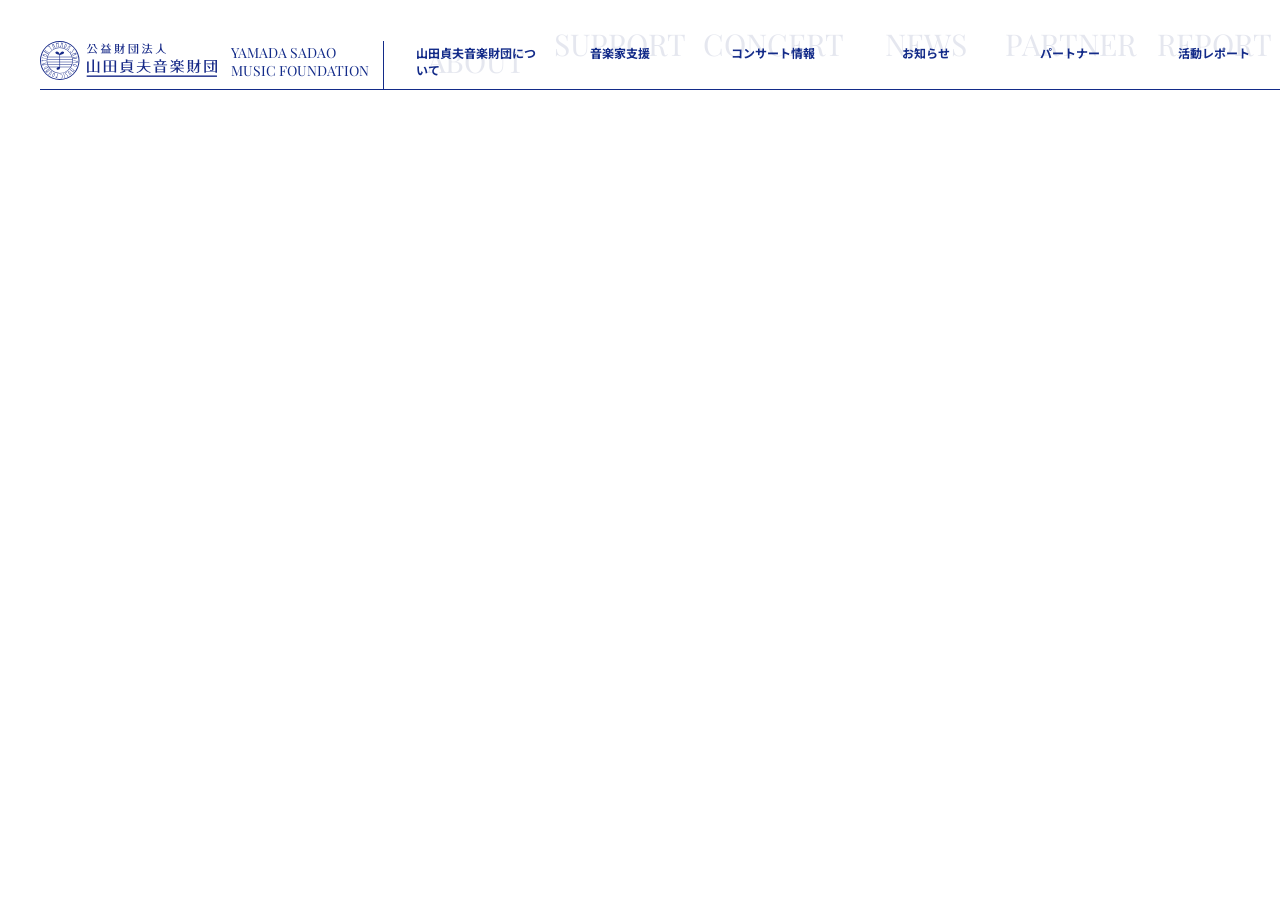
==== index.html @ 23342183 "第14回新進演奏家コンサート情報を追加 コンサートページに詳細カードを追加し、トップページのステータスを発売中に更新、キービジュアルをスライダー化（第14回はダミー画像）。  Co-Authored-" ====
<!doctype html>

<html lang="ja">
<head>
<!-- Google Tag Manager -->
<script>(function(w,d,s,l,i){w[l]=w[l]||[];w[l].push({'gtm.start':
new Date().getTime(),event:'gtm.js'});var f=d.getElementsByTagName(s)[0],
j=d.createElement(s),dl=l!='dataLayer'?'&l='+l:'';j.async=true;j.src=
'https://www.googletagmanager.com/gtm.js?id='+i+dl;f.parentNode.insertBefore(j,f);
})(window,document,'script','dataLayer','GTM-KJJCGCC');</script>
<!-- End Google Tag Manager -->
  <meta charset="utf-8">
  <meta name="viewport" content="width=device-width, initial-scale=1.0, viewport-fit=cover">
  <meta http-equiv="X-UA-Compatible" content="IE=edge">
  <meta name="format-detection" content="telephone=no">

  <!-- OGP設定 -->
<meta property="og:title" content="公益財団法人山田貞夫音楽財団">
<meta property="og:type" content="website">
<meta property="og:description" content="愛知県におけるクラシック音楽の振興並びに、演奏家をめざす将来有望な若い人たちを支援いたします。オーディション、コンクール、コンサートを開催し音楽文化水準の向上に寄与することを目的として活動しております。">
<meta property="og:url" content="https://www.daido-net.co.jp/foundation/">
<meta property="og:image" content="https://www.daido-net.co.jp/foundation/assets/images/icon/ogp.png">
<meta property="og:locale" content="ja_JP">
<meta property="og:site_name" content="公益財団法人山田貞夫音楽財団">
<!--<meta property="fb:app_id" content="facebookのappID">-->
<meta name="twitter:card" content="summary_large_image">
<meta name="twitter:site" content="＠tact_YSMF">
<!-- end/OGP設定 -->

  <link rel="shortcut icon" href="assets/images/icon/favicon.ico">
  <meta name="mobile-web-app-capable" content="yes">
  <link rel="icon" sizes="192x192" href="assets/images/icon/android-chrome-192x192.png">
  <meta name="apple-mobile-web-app-capable" content="yes">
  <link rel="apple-touch-icon" href="assets/images/icon/apple-touch-icon-144x144.png">
  <meta name="msapplication-TileImage" content="assets/images/icon/apple-touch-icon-144x144.png">
  <meta name="msapplication-TileColor" content="#132b89">
  <meta name="theme-color" content="#132b89">

  <script async src="assets/js/vender/picturefill.min.js"></script>

<link rel="preconnect" href="https://fonts.gstatic.com">
<link href="https://fonts.googleapis.com/css2?family=Noto+Sans+JP:wght@300;400;700&display=swap" rel="stylesheet">
<link href="https://fonts.googleapis.com/css2?family=Playfair+Display&display=swap" rel="stylesheet">
<link href="https://fonts.googleapis.com/css2?family=Mrs+Saint+Delafield&display=swap" rel="stylesheet">



<link rel="stylesheet" href="assets/css/icons.css">
<link rel="stylesheet" href="assets/css/main.css">

  <title>公益財団法人山田貞夫音楽財団</title>
  <meta name="description" content="愛知県におけるクラシック音楽の振興並びに、演奏家をめざす将来有望な若い人たちを支援いたします。オーディション、コンクール、コンサートを開催し音楽文化水準の向上に寄与することを目的として活動しております。">
  <meta name="og:title" content="公益財団法人山田貞夫音楽財団">
  <meta name="og:description" content="">
</head>
<body class="page-home">
<!-- Google Tag Manager (noscript) -->
<noscript><iframe src="https://www.googletagmanager.com/ns.html?id=GTM-KJJCGCC"
height="0" width="0" style="display:none;visibility:hidden"></iframe></noscript>
<!-- End Google Tag Manager (noscript) -->
    <!-- inline SVG -->
  <svg class="u-image-svg-asset">
  </svg>
  <!-- /inline SVG -->

  <div id="js-audio-wrapper" class="p-opening">
  <audio id="js-audio" src="assets/audio/kaien.mp3" muted>
    あなたのブラウザは <code>audio</code>要素をサポートしていません。
  </audio>
  <div class="p-opening__curtain" aria-hidden="true">
    <div class="p-opening__curtain__left">
      <img src="assets/images/opening-curtain-left.jpg" alt="">
    </div>
    <div class="p-opening__curtain__right">
      <img src="assets/images/opening-curtain-right.jpg" alt="">
    </div>
  </div>
  <div class="p-opening__body">
    <img class="p-opening__text" width="285" height="308" src="assets/images/opening-text.png" alt="数百年以上にわたり愛されるにはワケがある　そう、クラシック音楽はめちゃくちゃ魅力的なのだ。">
    <button type="button" id="js-audio-toggle" class="p-opening__toggle">
      <img src="assets/images/common/icon-sound-off.svg" alt="" aria-hidden="true">
      <span class="p-opening__toggle__label">SOUND OFF</span>
    </button>
  </div>
</div>

  <div class="l-wrapper is-opening">
  <header class="l-header">
    <div class="l-inner l-inner--max">
      <p class="p-branding">
        <a href="./index.html">
          <img class="p-branding__logo" src="assets/images/common/logo.svg" alt="公益財団法人　山田貞夫音楽財団　ロゴ画像" width="177" height="40">
          <span class="p-branding__text">YAMADA SADAO<br>MUSIC FOUNDATION</span>
        </a>
      </p>
      <button id="js-menu-toggle" class="l-header__menu-toggle">
        <div class="c-burger" aria-hidden="true" aria-label="メニュー"><span></span></div>
      </button>
      <nav id="js-menu" class="p-navi">
        <ul class="p-navi__list">
          <li class="p-navi__list__item">

            <a class="p-navi__list__link js-navi-accordion-toggle" href="about.html">
              <span class="en">ABOUT</span>
              <span class="jp">山田貞夫音楽財団について</span>
            </a>
            <ul class="p-navi__child">
              <li>
                <a class="p-navi__child__link" href="about.html">山田貞夫音楽財団について　トップ</a>
              </li>
              <li>
                <a class="p-navi__child__link" href="about.html#greeting">ご挨拶</a>
              </li>
              <li>
                <a class="p-navi__child__link" href="about.html#business">事業内容</a>
              </li>
              <li>
                <a class="p-navi__child__link" href="about.html#overview">概要</a>
              </li>
              <li>
                <a class="p-navi__child__link" href="about.html#map">地図</a>
              </li>
            </ul>
          </li>
          <li class="p-navi__list__item">
            <a class="p-navi__list__link js-navi-accordion-toggle" href="support.html">
              <span class="en">SUPPORT</span>
              <span class="jp">音楽家支援</span>
            </a>
            <ul class="p-navi__child">
              <li>
                <a class="p-navi__child__link" href="support.html">音楽家支援　トップ</a>
              </li>
                <li>
                <a class="p-navi__child__link" href="support.html#competition">新進演奏家コンクール</a>
              </li>
              <li>
                <a class="p-navi__child__link" href="support.html#audition">指揮者オーディション</a>
              </li>
              <li>
                <a class="p-navi__child__link" href="support.html#scholarship">奨学金の給付</a>
              </li>
              <li>
                <a class="p-navi__child__link" href="support.html#competitionee">受賞者・奨学生</a>
              </li>
            </ul>
          </li>
          <li class="p-navi__list__item">
            <a class="p-navi__list__link js-navi-accordion-toggle concert" href="concert.html">
              <span class="en">CONCERT</span>
              <span class="jp">コンサート情報</span>
            </a>
            <ul class="p-navi__child">
              <li>
                <a class="p-navi__child__link" href="concert.html">コンサート情報　トップ</a>
              </li>
              <li>
                <a class="p-navi__child__link" href="concert.html#schedule">開催予定のコンサート</a>
              </li>
              <li>
                <a class="p-navi__child__link" href="concert.html#archives">これまでのコンサート</a>
              </li>
            </ul>
          </li>
          <li class="p-navi__list__item">
            <a class="p-navi__list__link" href="news.html">
              <span class="en">NEWS</span>
              <span class="jp">お知らせ</span>
            </a>
          </li>
          <li class="p-navi__list__item">
            <a class="p-navi__list__link" href="#partner">
              <span class="en">PARTNER</span>
              <span class="jp">パートナー</span>
            </a>
          </li>
          <li class="p-navi__list__item">
            <a class="p-navi__list__link" href="report.html">
              <span class="en">REPORT</span>
              <span class="jp">活動レポート</span>
            </a>
          </li>
          </ul>
      </nav><!-- /.p-navi -->
    </div>
  </header>
    <!-- /.l-header -->
    <main class="l-contents">
      <div class="l-keyvisual slider">
        <a href="./concert.html">
          <picture class="l-keyvisual__image slide_img">
            <source srcset="assets/images/kv_solo_260902_pc.webp" media="(min-width:750px)">
            <img src="assets/images/kv_solo_260902_sp.webp" alt="" width="355" height="244">
          </picture>
          <picture class="l-keyvisual__image slide_img">
            <source srcset="assets/images/kv_compe_14-260929_pc.jpg" media="(min-width:750px)">
            <img src="assets/images/kv_compe_14-260929_sp.jpg" alt="" width="355" height="244">
          </picture>
        </a>
      </div>
      <!-- <div class="l-keyvisual">　スライドなし。単一表示。
        <a href="./concert.html">
          <picture class="l-keyvisual__image slide_img">
            <source srcset="assets/images/kv_solo_260902_pc.webp" media="(min-width:750px)">
            <img src="assets/images/kv_solo_260902_sp.webp" alt="" width="355" height="244">
          </picture>
        </a>
      </div> -->

      <!-- <div class="l-keyvisual"> default案内。
        <picture class="l-keyvisual__image">
          <source srcset="assets/images/kv-home_pc.jpg" media="(min-width:750px)">
          <img src="assets/images/kv-home_sp.jpg" alt="" width="355" height="244">
        </picture>
        <picture class="l-keyvisual__copy" data-trigger>
          <source srcset="assets/images/kv-home-copy_pc.png" media="(min-width:750px)">
          <img data-trigger src="assets/images/kv-home-copy_sp.png" alt="数百年以上愛されてきた音楽が数百年後も愛され続けるために私たちは支援します。" width="258"
            height="202">
        </picture>
        <p class="l-keyvisual__notice">
          山田貞夫音楽財団はクラシック音楽の<br class="u-only-sp">振興を図るための支援を行っております。</p>
      </div> -->

<!--         <section class="l-home l-home-concept">
     <div class="l-home-concept__inner">
              <div style="color:red;border: 1px solid red;padding: 1.3rem;"><h2 style="font-size: 1.8rem;margin-bottom: 1rem; text-align: center;">【9月19日の公演について】</h2>
              <p>2022/9/19(月・祝)、台風の影響により公演の延期を発表させていただきました「山田貞夫音楽財団10周年記念コンサート」に関しまして、
振替公演日程と払い戻しのご案内させていただきます。</p>
                     <a class="c-link-button c-link-button--blue c-link-button--medium" href="./concert/concert_221028.html">10周年記念コンサート振替公演日程・払い戻しのお知らせ</a>
</div>
        </div>
      </section>    -->

      <section class="l-home l-home-concept">
        <div class="l-home-concept__inner">
          <div class="l-home-concept__contents">
            <h2 class="c-heading-set--home" data-trigger>
              <span class="jp">コンセプト</span>
              <span class="en-serif">CONCEPT</span>
              <span class="en-script">About</span>
            </h2>
            <picture class="l-home-concept__image">
              <source srcset="assets/images/home-concept_pc.webp" media="(min-width:750px)">
              <img src="assets/images/home-concept_sp.webp" alt="" width="375" height="400">
            </picture>
            <p data-trigger>公益財団法人山田貞夫音楽財団は、愛知県におけるクラシック音楽の振興並びに担い手である音楽家の支援を行い、音楽文化水準の向上に寄与することを目的として平成24年11月に設立しました。</p>
            <p data-trigger>特にクラシック音楽の演奏家をめざす将来有望な若い人たちを応援したいと考えております。皆様のご理解ご協力を賜りますようお願い申し上げます。</p>
            <a class="c-link-button c-link-button--blue c-link-button--medium" href="./about.html">山田貞夫音楽財団について</a>
            <a class="c-link-button c-link-button--movie" href="./about.html#overview-move"><span>コンセプトムービー</span>「設立への思い」</a>
          </div>
        </div>
        <picture class="l-home-concept__image-wide">
          <source srcset="assets/images/home-concept-wide_pc.webp" media="(min-width:750px)">
          <img src="assets/images/home-concept-wide_sp.webp" alt="" width="375" height="240">
        </picture>
      </section>

      <section class="l-home l-home-support">
        <div class="l-home-support__inner">
          <h2 class="c-heading-set--home c-heading-set--home-center" data-trigger>
            <span class="jp">音楽家支援</span>
            <span class="en-serif">PERFORMER<br>SUPOPORT</span>
            <span class="en-script">About</span>
          </h2>
          <p data-trigger>
            公益財団法人山田貞夫音楽財団は、<br>
            愛知県におけるクラシック音楽の振興並びに担い手である音楽家の支援を行い、<br>
            音楽文化水準の向上に寄与することを目的として平成24年11月に設立しました。
          </p>
          <p data-trigger>
            特にクラシック音楽の演奏家をめざす将来有望な若い人たちを応援したいと考えております。<br>
            皆様のご理解ご協力を賜りますようお願い申し上げます。</p>
          <div class="c-link-container">
            <a class="c-link-button c-link-button--blue c-link-button--small" href="./support.html#audition">指揮者オーディション</a>
            <a class="c-link-button c-link-button--blue c-link-button--small" href="./support.html#competition">山田貞夫音楽賞</a>
            <a class="c-link-button c-link-button--blue c-link-button--small" href="./support.html#scholarship">奨学金の給付</a>
          </div>
          <!-- <p data-trigger class="u-mt20 lead u-text-color-caution">2025年の各種募集については応募を締め切りました。</p> -->
        </div>
        <picture class="l-home-support__image-wide">
          <source srcset="assets/images/home-support_pc.jpg" media="(min-width:750px)">
          <img src="assets/images/home-support_sp.jpg" alt="" width="375" height="330">
        </picture>
      </section>

      <section class="l-home l-home-concert">
        <div class="l-home-concert__inner">
          <div class="l-home-concert__contents">
            <h2 class="c-heading-set--home" data-trigger>
              <span class="jp">コンサート情報</span>
              <span class="en-serif">CONCERT<br>INFORMATION</span>
              <span class="en-script">Info</span>
            </h2>
            <ul class="c-list-news">
              <li class="c-list-news__item" data-trigger>
                <time datetime="">2026.09.02(水)開催</time>
                <p><span class="onsale">チケット発売中</span>清水麗楽 ヴァイオリンリサイタル</p>
              </li>
              <li class="c-list-news__item" data-trigger>
                <time datetime="">2026.09.29(火)開催</time>
                <p><span class="onsale">チケット発売中</span>第14回 新進演奏家コンサート</p>
              </li>
              <li class="c-list-news__item" data-trigger>
                <time datetime="">2026.12.04(金)開催</time>
                <p><span class="held">チケット発売前</span>第8回 新進指揮者コンサート</p>
              </li>

<!--            <ul class="c-list-news">
              <li class="c-list-news__item" data-trigger>
                <time datetime="">2021.11.26 開催</time>
                <p><span class="onsale">チケット発売中</span><span class="held">開催済み</span>第3回　新進指揮者コンサート</p>
              </li>
            </ul>-->
            <a class="c-link-button c-link-button--blue c-link-button--medium" href="./concert.html" data-trigger>詳細を見る</a>
          </div>
          <picture class="l-home-concert__image">
            <source srcset="assets/images/home-concert_pc.jpg" media="(min-width:750px)">
            <img src="assets/images/home-concert_sp.jpg" alt="" width="290" height="430">
          </picture>
        </div>
      </section>

      <!--<section class="l-home l-home-column">
        <div class="l-home-column__inner">
          <h2 class="c-heading-set--home c-heading-set--home-center" data-trigger>
            <span class="jp">コラム</span>
            <span class="en-serif">COLUMN</span>
            <span class="en-script">Content</span>
          </h2>
          <p class="u-align-center" data-trigger>山田貞夫音楽財団が<br>クラシック音楽の楽しみ方をご紹介</p>
          <ul class="l-home-column__list">
            <li data-trigger>
              <a href="#" class="l-home-column-contents__image">
                <img src="assets/images/enjoy/enjoy_vol001-thumbnail.jpg" alt="" width="335" height="208">
              </a>
              <p class="l-home-column-contents__text">
                <a href="#" class="u-link-uline">
                  初めてのクラシックコンサート、<br>
                  どんな服装を着ていけばいいの？
                </a>
              </p>
            </li>
            <li data-trigger>
              <a href="#" class="l-home-column-contents__image">
                <img src="assets/images/enjoy/enjoy_vol002-thumbnail.jpg" alt="" width="335" height="208">
              </a>
              <p class="l-home-column-contents__text">
                <a href="#" class="u-link-uline">
                  コンサートのあとは打ち上げへ！<br>
                  ホール周辺グルメマップ しらかわホール編
                </a>
              </p>
            </li>
            <li data-trigger>
              <a href="#" class="l-home-column-contents__image">
                <img src="assets/images/home-column-sample.jpg" alt="" width="335" height="208">
              </a>
              <p class="l-home-column-contents__text">
                <a href="#" class="u-link-uline">
                  初めてのクラシックコンサート、<br>
                  どんな服装を着ていけばいいの？
                </a>
              </p>
            </li>
          </ul>
          <a class="c-link-button c-link-button--blue c-link-button--medium" href="enjoy.html">もっと見る</a>
        </div>
      </section>-->

      <section class="l-home l-home-news">
        <div class="l-home-news__inner">
          <div class="l-home-news__contents">
            <h2 class="c-heading-set--home" data-trigger>
              <span class="jp">お知らせ</span>
              <span class="en-serif">NEWS</span>
              <span class="en-script">Info</span>
            </h2>
            <ul class="c-list-news">
               <li class="c-list-news__item" data-trigger>
                <time datetime="">2026.03.09</time>
                <a href="support.html">
                  <p>2026年の各種募集について募集要項を掲載いたしました！<i class="fas fa-angle-right"></i></p>
                </a>
              </li>
               <li class="c-list-news__item" data-trigger>
                <time datetime="">2025.06.04</time>
                <a href="about.html#report">
                  <p>R5年度、R6年度　事業決算報告を掲載いたしました。<i class="fas fa-angle-right"></i></p>
                </a>
              </li>
              <li class="c-list-news__item" data-trigger>
                <time datetime="">2025.03.11</time>
                <a href="support.html">
                  <p>2025年の各種募集について募集要項を掲載いたしました！<i class="fas fa-angle-right"></i></p>
                </a>
              </li>
              <li class="c-list-news__item" data-trigger>
                <time datetime="">2024.07.03</time>
                <a href="about.html#report"><p>R4年度　事業決算報告を掲載いたしました。<i class="fas fa-angle-right"></i></p></a>
              </li>
              <li class="c-list-news__item" data-trigger>
                <time datetime="">2024.04.05</time>
                <a href="support.html"><p>2024年度の各募集について受付を開始いたしました。<i class="fas fa-angle-right"></i></p></a>
              </li>
              <!-- <li class="c-list-news__item" data-trigger>
                <time datetime="">2021.09.10</time>
                <p>公益財団法人山田貞夫音楽財団のホームページがリニューアルいたしました。</p>
              </li>
              <li class="c-list-news__item" data-trigger>
                <time datetime="">2018.06.13</time>
                <a href="about.html#report"><p>29年度　事業決算報告を掲載いたしました。<i class="fas fa-angle-right"></i></p></a>
              </li>
              <li class="c-list-news__item" data-trigger>
                <time datetime="">2017.12.26</time>
                <a href="about.html#report"><p>28年度　事業決算報告を掲載いたしました。<i class="fas fa-angle-right"></i></p></a>
              </li>
              <li class="c-list-news__item" data-trigger>
                <time datetime="">2016.12.26</time>
                <a href="about.html#report"><p>27年度　事業決算報告を掲載いたしました。<i class="fas fa-angle-right"></i></p></a>
              </li> -->
            </ul>
            <a class="c-link-button c-link-button--blue c-link-button--medium" href="news.html">もっと見る</a>
          </div>
          <picture class="l-home-news__image">
            <source srcset="assets/images/home-news_pc.jpg" media="(min-width:750px)">
            <img src="assets/images/home-news_sp.jpg" alt="" width="295" height="430">
          </picture>
        </div>
      </section>

      <section id="partner" class="l-home l-home-playlist">
        <div class="l-home-playlist__inner">
          <h2 class="c-heading-set--home c-heading-set--home-center" data-trigger>
            <span class="jp">パートナー</span>
            <span class="en-serif">PARTNER</span>
            <span class="en-script">Contents</span>
          </h2>
          <!--<p class="u-align-center" data-trigger>公益社団法人 セントラル愛知交響楽団</p>-->
          <ul class="p-playlist-card">
            <li class="p-playlist-card__item" data-trigger>
              <div class="p-playlist-card__image"><a href="http://www.caso.jp/" target="_blank"><img src="assets/images/home-partner-01.jpg" alt="" width="296" height="296"></a></div>
              <div class="p-playlist-card__contents">
                <p class="p-playlist-card__text">公益社団法人<br>セントラル愛知交響楽団</p>
                <ul class="c-list-inline">
                  <li><a href="http://www.caso.jp/" target="_blank"><i class="fas fa-angle-right"></i></a></li>
                </ul>
              </div>
            </li>
            <li class="p-playlist-card__item" data-trigger>
              <div class="p-playlist-card__image"><a href="https://music.hiroshimafest.org/" target="_blank"><img src="assets/images/home-partner-02.jpg" alt="" width="296" height="296"></a></div>
              <div class="p-playlist-card__contents">
                <p class="p-playlist-card__text">ひろしま国際平和文化祭<br>ひろしまミュージックセッション2022</p>
                <ul class="c-list-inline">
                  <li><a href="https://music.hiroshimafest.org/" target="_blank"><i class="fas fa-angle-right"></i></a></li>
                </ul>
              </div>
            </li>
            <li class="p-playlist-card__item" data-trigger>
              <div class="p-playlist-card__image"><a href="https://shirakawahall.jp/project/" target="_blank"><img src="assets/images/home-partner-03.jpg" alt="" width="296" height="296"></a></div>
              <!-- <div class="p-playlist-card__image"><a href="https://shirakawa-hall.com/" target="_blank"><img src="assets/images/home-partner-03.jpg" alt="" width="296" height="296"></a></div> -->
              <div class="p-playlist-card__contents">
                <p class="p-playlist-card__text">しらかわホール</p>
                <ul class="c-list-inline">
                  <li><a href="https://shirakawahall.jp/project/" target="_blank"><i class="fas fa-angle-right"></i></a></li>
                </ul>
              </div>
            </li>
            <li class="p-playlist-card__item" data-trigger>
              <div class="p-playlist-card__image"><a href="https://www.denkibunka-kaikan.jp/schedule/?place=concert-hall"
                  target="_blank"><img src="assets/images/home-partner-05.jpg" alt="" width="296" height="296"></a></div>
              <div class="p-playlist-card__contents">
                <p class="p-playlist-card__text">電気文化会館 ザ・コンサートホール</p>
                <ul class="c-list-inline">
                  <li><a href="https://www.denkibunka-kaikan.jp/schedule/?place=concert-hall" target="_blank"><i
                        class="fas fa-angle-right"></i></a></li>
                </ul>
              </div>
            </li>
            <li class="p-playlist-card__item" data-trigger>
              <div class="p-playlist-card__image"><a href="https://retailing.jp.yamaha.com/shop/nagoya/floorguide" target="_blank"><img src="assets/images/home-partner-04.jpg" alt="" width="296" height="296"></a></div>
              <div class="p-playlist-card__contents">
                <p class="p-playlist-card__text">ヤマハ名古屋ホール</p>
                <ul class="c-list-inline">
                  <li><a href="https://retailing.jp.yamaha.com/shop/nagoya/floorguide" target="_blank"><i class="fas fa-angle-right"></i></a></li>
                </ul>
              </div>
            </li>
          </ul>
          <!--<a class="c-link-button c-link-button--blue c-link-button--medium" href="#">もっと見る</a>-->
        </div>
      </section>

      <!--<section class="l-home l-home-playlist">
        <div class="l-home-playlist__inner">
          <h2 class="c-heading-set--home c-heading-set--home-center" data-trigger>
            <span class="jp">プレイリスト</span>
            <span class="en-serif">PLAYLIST</span>
            <span class="en-script">Contents</span>
          </h2>
          <p class="u-align-center" data-trigger>もっと身近に、もっと気軽にクラシック音楽を。<br>プレイリストを作成いいたしました。</p>
          <ul class="p-playlist-card">
            <li class="p-playlist-card__item" data-trigger>
              <div class="p-playlist-card__image"><img src="assets/images/home-playlist-01.jpg" alt="" width="296" height="296"></div>
              <div class="p-playlist-card__contents">
                <p class="p-playlist-card__text">「食欲の秋！<br>食べ物にまつわるクラシック」</p>
                <ul class="c-list-inline">
                  <li><a href="#"><i class="fab fa-apple"></i></a></li>
                  <li><a href="#"><i class="fab fa-spotify"></i></a></li>
                  <li><a href="#"><i class="fab fa-amazon"></i></a></li>
                  <li><a href="#"><i class="fab fa-youtube"></i></a></li>
                </ul>
              </div>
            </li>
            <li class="p-playlist-card__item" data-trigger>
              <div class="p-playlist-card__image"><img src="assets/images/home-playlist-02.jpg" alt="" width="296" height="296"></div>
              <div class="p-playlist-card__contents">
                <p class="p-playlist-card__text">SNSで紹介しました！<br>2021年9月編</p>
                <ul class="c-list-inline">
                  <li><a href="#"><i class="fab fa-apple"></i></a></li>
                  <li><a href="#"><i class="fab fa-spotify"></i></a></li>
                  <li><a href="#"><i class="fab fa-amazon"></i></a></li>
                  <li><a href="#"><i class="fab fa-youtube"></i></a></li>
                </ul>
              </div>
            </li>
            <li class="p-playlist-card__item" data-trigger>
              <div class="p-playlist-card__image"><img src="assets/images/home-playlist-03.jpg" alt="" width="296" height="296"></div>
              <div class="p-playlist-card__contents">
                <p class="p-playlist-card__text">あの曲なんだっけ！？<br>「CMでお馴染みの名曲リスト」</p>
                <ul class="c-list-inline">
                  <li><a href="#"><i class="fab fa-apple"></i></a></li>
                  <li><a href="#"><i class="fab fa-spotify"></i></a></li>
                  <li><a href="#"><i class="fab fa-amazon"></i></a></li>
                  <li><a href="#"><i class="fab fa-youtube"></i></a></li>
                </ul>
              </div>
            </li>
            <li class="p-playlist-card__item" data-trigger>
              <div class="p-playlist-card__image"><img src="assets/images/home-playlist-04.jpg" alt="" width="296" height="296"></div>
              <div class="p-playlist-card__contents">
                <p class="p-playlist-card__text">心地のよい眠りを。<br>「睡眠へ誘うクラシック」</p>
                <ul class="c-list-inline">
                  <li><a href="#"><i class="fab fa-apple"></i></a></li>
                  <li><a href="#"><i class="fab fa-spotify"></i></a></li>
                  <li><a href="#"><i class="fab fa-amazon"></i></a></li>
                  <li><a href="#"><i class="fab fa-youtube"></i></a></li>
                </ul>
              </div>
            </li>
          </ul>
          <a class="c-link-button c-link-button--blue c-link-button--medium" href="#">もっと見る</a>
        </div>
      </section>-->

    </main>
    <!-- /.l-contents -->

    <footer class="l-footer">
  <div id="js-totop" class="l-footer__totop">
    <button class="js-pageScroll" data-href="#"><i class="fas fa-angle-up"></i></button>
  </div>
  <div class="l-footer__sns">
    <div class="l-inner">
      <ul class="c-list-inline">
        <li>
          <a href="https://www.instagram.com/tact_ysmf/"><i class="fab fa-instagram"></i></a>
        </li>
        <li>
          <a href="https://twitter.com/tact_YSMF"><img src="assets/images/common/icon-x.svg" width="20" height="20"></a>
        </li>
        <li>
          <a href="https://www.facebook.com/tact.YSMF/"><i class="fab fa-facebook-f"></i></a>
        </li>
        <!--<li>
          <a href="#"><i class="fab fa-tiktok"></i></a>
        </li>-->
      </ul>
    </div>
  </div>
  <div class="l-footer__branding">
    <div class="l-inner">
      <div class="p-branding--footer">
        <img class="p-branding__logo" src="assets/images/common/logo.svg" alt="公益財団法人 山田貞夫音楽財団ロゴ" width="220" height="50" loading="lazy">
        <ul class="p-branding__navi">
          <li><a href="contact.html">お問い合わせ</a></li>
          <li><a href="contact.html#privacy">プライバシーポリシー</a></li>
          <li><a href="/">ダイドー株式会社</a></li>
        </ul>
      </div>
      <small class="c-copyrights">&copy;2021 Yamada Sadao Music Foundation</small>
    </div>
  </div>
</footer>

    <!-- /.l-footer -->

  </div>
  <!-- /.l-wrapper -->
  <!-- scripts -->
  <script defer src="assets/js/vender/jquery-3.4.1.min.js"></script>
  <script defer src="assets/js/vender/ofi.min.js"></script>
  
  <script defer src="assets/js/main.js"></script>
  
  <script defer src="assets/js/top.js"></script>
  
<!-- リッチリザルト -->
<script type="application/ld+json">
{
  "@context": "https://schema.org",
  "@type": "BreadcrumbList",
  "name": "パンくずリスト",
  "itemListElement": [
    {
      "@type": "ListItem",
      "position": 1,
      "name": "HOME",
      "item": "https://www.daido-net.co.jp/foundation/"
    }
  ]
}
</script>
<!-- end リッチリザルト -->
</body>
</html>
---- assets/css/icons.css ----
@font-face {
  font-family: 'icomoon';
  src:
    url('../fonts/icomoon.ttf?gcad8j') format('truetype'),
    url('../fonts/icomoon.woff?gcad8j') format('woff'),
    url('../fonts/icomoon.svg?gcad8j#icomoon') format('svg');
  font-weight: normal;
  font-style: normal;
  font-display: block;
}

[class^="fa-"], [class*=" fa-"] {
  /* use !important to prevent issues with browser extensions that change fonts */
  font-family: 'icomoon' !important;
  speak: never;
  font-style: normal;
  font-weight: normal;
  font-variant: normal;
  text-transform: none;
  line-height: 1;

  /* Better Font Rendering =========== */
  -webkit-font-smoothing: antialiased;
  -moz-osx-font-smoothing: grayscale;
}

.fa-angle-down:before {
  content: "\e900";
}
.fa-angle-left:before {
  content: "\e901";
}
.fa-angle-right:before {
  content: "\e902";
}
.fa-angle-up:before {
  content: "\e903";
}
.fa-arrow-circle-down:before {
  content: "\e904";
}
.fa-arrow-circle-left:before {
  content: "\e905";
}
.fa-arrow-circle-right:before {
  content: "\e906";
}
.fa-arrow-circle-up:before {
  content: "\e907";
}
.fa-chevron-circle-down:before {
  content: "\e908";
}
.fa-chevron-circle-left:before {
  content: "\e909";
}
.fa-chevron-circle-right:before {
  content: "\e90a";
}
.fa-chevron-circle-up:before {
  content: "\e90b";
}
.fa-envelope:before {
  content: "\e90c";
}
.fa-external-link-alt:before {
  content: "\e90d";
}
.fa-file-excel:before {
  content: "\e90e";
}
.fa-file-pdf:before {
  content: "\e90f";
}
.fa-file-powerpoint:before {
  content: "\e910";
}
.fa-file-word:before {
  content: "\e911";
}
.fa-globe-africa:before {
  content: "\e912";
}
.fa-map-marker-alt:before {
  content: "\e913";
}
.fa-phone:before {
  content: "\e914";
}
.fa-amazon:before {
  content: "\e915";
}
.fa-apple:before {
  content: "\e916";
}
.fa-facebook-f:before {
  content: "\e917";
}
.fa-instagram:before {
  content: "\e918";
}
.fa-spotify:before {
  content: "\e919";
}
.fa-twitter:before {
  content: "\e91a";
}
.fa-youtube:before {
  content: "\e91b";
}
---- assets/css/main.css ----
@charset "UTF-8";
/* =========================================================
   Foundation
========================================================= */
/*** @keyframs
*************************************************/
@-webkit-keyframes scaleOut {
  0% {
    transform: scale(1.3);
  }
  100% {
    opacity: 1;
    transform: scale(1);
  }
}
@keyframes scaleOut {
  0% {
    transform: scale(1.3);
  }
  100% {
    opacity: 1;
    transform: scale(1);
  }
}

@-webkit-keyframes fadeIn {
  from {
    opacity: 0;
  }
  to {
    opacity: 1;
  }
}

@keyframes fadeIn {
  from {
    opacity: 0;
  }
  to {
    opacity: 1;
  }
}

@-webkit-keyframes fadeInDown {
  from {
    opacity: 0;
    transform: translateY(-30%);
  }
  to {
    opacity: 1;
    transform: translateY(0);
  }
}

@keyframes fadeInDown {
  from {
    opacity: 0;
    transform: translateY(-30%);
  }
  to {
    opacity: 1;
    transform: translateY(0);
  }
}

@-webkit-keyframes fadeInUp {
  from {
    opacity: 0;
    transform: translateY(30%) translateZ(0);
  }
  to {
    opacity: 1;
    transform: translateY(0) translateZ(0);
  }
}

@keyframes fadeInUp {
  from {
    opacity: 0;
    transform: translateY(30%) translateZ(0);
  }
  to {
    opacity: 1;
    transform: translateY(0) translateZ(0);
  }
}

@-webkit-keyframes fadeInLeft {
  from {
    opacity: 0;
    transform: translateX(-30%);
  }
  to {
    opacity: 1;
    transform: translateX(0);
  }
}

@keyframes fadeInLeft {
  from {
    opacity: 0;
    transform: translateX(-30%);
  }
  to {
    opacity: 1;
    transform: translateX(0);
  }
}

@-webkit-keyframes fadeInRight {
  from {
    opacity: 0;
    transform: translateX(30%);
  }
  to {
    opacity: 1;
    transform: translateX(0);
  }
}

@keyframes fadeInRight {
  from {
    opacity: 0;
    transform: translateX(30%);
  }
  to {
    opacity: 1;
    transform: translateX(0);
  }
}

@-webkit-keyframes slideInLeft {
  from {
    visibility: visible;
    transform: translateX(-30%);
  }
  to {
    transform: translateX(0);
  }
}

@keyframes slideInLeft {
  from {
    visibility: visible;
    transform: translateX(-30%);
  }
  to {
    transform: translateX(0);
  }
}

@-webkit-keyframes slideInRight {
  from {
    visibility: visible;
    transform: translateX(30%);
  }
  to {
    transform: translateX(0);
  }
}

@keyframes slideInRight {
  from {
    visibility: visible;
    transform: translateX(30%);
  }
  to {
    transform: translateX(0);
  }
}

/* initialize
-------------------------------------------------------- */
body,
div,
dl,
dt,
dd,
ul,
ol,
li,
h1,
h2,
h3,
h4,
h5,
h6,
pre,
code,
form,
fieldset,
legend,
input,
textarea,
p,
blockquote,
th,
td,
figure {
  margin: 0;
  padding: 0;
}

table {
  border-spacing: 0;
  border-collapse: collapse;
}

fieldset,
img {
  border: 0;
}

address,
caption,
cite,
code,
dfn,
em,
th,
var {
  font-weight: normal;
  font-style: normal;
}

h1,
h2,
h3,
h4,
h5,
h6 {
  font-size: 100%;
  line-height: 1.4;
}

img {
  vertical-align: bottom;
}

br {
  letter-spacing: 0;
}

a {
  text-decoration: none;
}

main,
section,
header,
footer,
nav,
figure,
address {
  display: block;
}

address {
  font-weight: normal;
  font-style: normal;
}

picture {
  display: block;
}

ul,
ol {
  margin: 0;
  padding: 0;
  list-style: none;
}

mark {
  background-color: transparent;
  color: inherit;
}

sub {
  vertical-align: baseline;
  font-size: x-small;
}

hr {
  box-sizing: content-box;
  margin: 0;
  padding: 0;
  height: 0;
  border: 0;
}

input[type="text"],
input[type="email"],
input[type="tel"],
input[type="password"],
input[type="url"],
textarea {
  box-sizing: border-box;
  padding: 5px;
  border: 1px solid #ccc;
  border-radius: 0;
  background-image: none;
  font-size: inherit !important;
  font-family: inherit;

  -webkit-appearance: none;
}

input[type="button"],
input[type="submit"] {
  border: none;
}

input[type="checkbox"],
input[type="radio"] {
  margin-right: .3em;
  vertical-align: middle;
}

label {
  cursor: pointer;
}

button {
  padding: 0;
  outline: inherit;
  border: none;
  background: transparent;
  cursor: pointer;

  -webkit-appearance: none;

     -moz-appearance: none;

          appearance: none;
}

button img {
  display: block;
}

textarea {
  resize: vertical;
}

select {
  padding: 3px 5px;
  background-color: #fff;
  font-family: sans-serif;

  -webkit-appearance: none;

     -moz-appearance: none;

          appearance: none;
}

body {
  -webkit-text-size-adjust: 100%;
}

img {
  max-width: 100%;
  height: auto;
}

input[type="image"] {
  max-width: 100%;
  background-color: #fff;
}

p {
  max-height: 100%;
}

input[type="submit"],
input[type="button"] {
  -webkit-appearance: button;
  -moz-appearance: button;
       appearance: button;
}

html {
  font-size: 62.5%;
}

body {
  overflow-x: hidden;
  background-color: white;
  color: #333;
  font-family: "Noto Sans JP", Hiragino Sans, "ヒラギノ角ゴシック", Hiragino Kaku Gothic ProN, "ヒラギノ角ゴ ProN W3", "Roboto", Meiryo, "メイリオ", "Lucida Grande", Verdana, Arial, sans-serif;
}

a {
  color: inherit;
}

/* ========================================================
   Layout
======================================================== */
/* html
---------------------------------------------------------*/
html {
  height: 100%;
}

/* body
---------------------------------------------------------*/
body {
  height: 100%;
  font-size: 14px;
  font-size: 1.4rem;
}

/* hover要素
---------------------------------------------------------*/
a:not(.u-link-uline),
button.js-pageScroll {
  transition: opacity .2s ease-out;
}

a:not(.u-link-uline):hover,
button.js-pageScroll:hover {
  opacity: .6;
}

/* wrapper : 全体を囲むラッパー
---------------------------------------------------------*/
.l-wrapper {
  position: relative !important;
  box-sizing: border-box;
  height: 100%;
}

.is-menu-opend.l-wrapper {
  overflow: hidden;
}

/* inner : ページ幅を適用するクラス
---------------------------------------------------------*/
.l-inner {
  position: relative;
  box-sizing: border-box;
  margin-right: auto;
  margin-left: auto;
  padding-right: 20px;
  padding-right: calc( constant(safe-area-inset-right) + 20px);
  padding-right: calc( env(safe-area-inset-right) + 20px);
  padding-left: 20px;
  padding-left: calc( constant(safe-area-inset-left) + 20px);
  padding-left: calc( env(safe-area-inset-left) + 20px);
  max-width: 1000px;
}

.l-inner--nopadding {
  position: relative;
  box-sizing: border-box;
  margin-right: auto;
  margin-left: auto;
  max-width: 1000px;
}

.l-inner--max {
  max-width: 1366px;
}

/* ヘッダー
---------------------------------------------------------*/
.l-header {
  position: relative;
}

.l-header > .l-inner {
  display: flex;
  height: 75px;
  background: linear-gradient(#132b89, #132b89) bottom/100% 1px no-repeat;
  background-clip: content-box;

  flex-wrap: wrap;
  align-content: center;
}

.l-header__menu-toggle {
  display: flex;
  margin-right: 0;
  margin-left: auto;
  width: 45px;
  height: 45px;
  border-radius: 50%;

  justify-content: center;
  align-items: center;
}

/* コンテンツ領域
---------------------------------------------------------*/
.page-sales .l-contents {
  background: url(../images/style/bg-sales-network.png) right top/60% auto no-repeat;
}

/* フッター
---------------------------------------------------------*/
.l-footer {
  position: relative;
  margin-top: 50px;
  background-color: #f2f2f2;
}

.l-footer__totop {
  position: fixed;
  right: 20px;
  bottom: 20px;
  z-index: 100;
}

.l-footer__totop > button {
  display: flex;
  width: 60px;
  height: 60px;
  border: 1px solid currentcolor;
  color: #132b89;
  font-size: 1.8rem;

  justify-content: center;
  align-items: center;
}

.l-footer__sns {
  display: flex;
  height: 260px;
  background-image: linear-gradient(to bottom, #f2f3f8 0%, rgba(242, 243, 248, 0) 100%);

  align-items: center;
}

.l-footer__sns a {
  display: flex;
  width: 60px;
  height: 60px;
  border-radius: 50%;
  background-color: white;
  box-shadow: 0 10px 10px rgba(18, 42, 136, 0.1);
  color: #132b89;
  font-size: 2rem;

  justify-content: center;
  align-items: center;
}

.l-footer__branding {
  padding: 50px 0 100px;
  color: #132b89;
}

/* 概要       : 汎用セクション
 * 使用ページ : 汎用
 * タグ       : section
---------------------------------------------------------*/
.l-section {
  padding-top: 42px;
  padding-bottom: 42px;
}

.l-section:first-of-type {
  padding-top: 84px;
}

.l-section:last-of-type {
  padding-bottom: 84px;
}

/* ページ内リンクのセクション（下層のみ）
---------------------------------------------------------*/
.l-page-links {
  display: none;
  box-sizing: border-box;
  margin-top: -77px;
  padding-top: 77px;
  background-image: linear-gradient(to left, #f2f3f8 0%, rgba(242, 243, 248, 0));
}

.l-page-links > .l-inner {
  height: 140px;
}

.l-page-links__list {
  display: flex;
  margin-left: -20px;
  padding-top: 40px;

  /*justify-content: space-between;*/
  justify-content: center;
  align-items: center;
}

.l-page-links__list li {
  box-sizing: border-box;
  padding-left: 20px;
  width: 25%;
}

.l-page-links__list a {
  position: relative;
  display: flex;
}

/* マップ
---------------------------------------------------------*/
.l-map {
  box-sizing: border-box;
  margin-top: 77px;
  background-image: linear-gradient(to left, #f2f3f8 0%, rgba(242, 243, 248, 0));
}

.l-map__map-wrap {
  width: 100%;
  height: 400px;
}

.l-map__map-wrap iframe {
  width: 100% !important;
  height: 400px !important;
}

.l-map > .c-heading-set--large {
  position: relative;
  top: -35px;
  margin-bottom: 15px;
}

/* 概要     : キービジュアル
 * 使用箇所 : home
 * タグ     : div
---------------------------------------------------------*/
.l-keyvisual {
  position: relative;
  display: block;
}

.l-keyvisual__image {
  z-index: 1;
  height: 737px;
}

.l-keyvisual__image img {
  width: 100%;
  height: 100%;
  font-family: 'object-fit:cover; object-position:top left;';

  -o-object-fit: cover;

     object-fit: cover;
  -o-object-position: top left;
     object-position: top left;
}

.l-keyvisual__copy {
  position: absolute;
  bottom: 40px;
  left: 0;
  padding: 40px;
  padding-left: 37px;
}

.l-keyvisual__copy img {
  position: relative;
  width: 258px;
  opacity: 0;
  transition: all 1s ease-out .8s;
  transform: translateX(-30%);

  perspective: 255;
}

.l-keyvisual__copy::before {
  position: absolute;
  top: 0;
  right: 0;
  bottom: 0;
  left: 0;
  background-color: #132b89;
  content: "";
  opacity: .9;
  transition: .6s transform .2s;
  transform: translateX(-101%);
}

.l-keyvisual__notice {
  position: absolute;
  top: 25px;
  right: 50%;
  display: block;
  box-sizing: border-box;
  padding: 10px 30px;
  max-width: 295px;
  width: calc(100% - 40px);
  border: 1px solid currentcolor;
  background-color: rgba(255, 255, 255, 0.9);
  color: #132b89;
  text-align: center;
  font-size: 1.2rem;
  transform: translateX(50%);
}

.l-keyvisual__copy.is-visible::before {
  transform: translateX(0%);
}

.l-keyvisual__copy.is-visible img {
  opacity: 1;
  transform: translateX(0%);
}

  .l-keyvisual.slider {
    height: 680px;
    position   : relative;
    overflow   : hidden;
  }
  .l-keyvisual.slider .slide_img {
    display    : block;
    position   : absolute;
    width      : inherit;
    height     : inherit;
    opacity    : 0;
    animation  : slideAnime 12s ease infinite;
  }
  .l-keyvisual.slider .slide_img:nth-of-type(1) {
    animation-delay: 0s
}
  .l-keyvisual.slider .slide_img:nth-of-type(2) {
    animation-delay: 6s
}
@keyframes slideAnime{
   0% { opacity: 0 }
   6% { opacity: 1 }
  44% { opacity: 1 }
  50% { opacity: 0 }
 100% { opacity: 0 }
}

/* 概要       : 汎用セクション
 * 使用ページ : top
 * タグ       : section
---------------------------------------------------------*/
.l-home {
  overflow: hidden;
}

.l-home p {
  line-height: 2;
}

.l-home p + p {
  margin-top: 28px;
}

/* 概要       : コンセプト
 * 使用ページ : top
 * タグ       : section
---------------------------------------------------------*/
.l-home-concept {
  padding-top: 100px;
}

.l-home-concept .en-script {
  position: relative;
  right: 2.4rem;
}

.l-home-concept__inner {
  position: relative;
  box-sizing: border-box;
  margin-right: auto;
  margin-left: auto;
  padding: 0 20px;
  max-width: 1206px;
}

.l-home-concept__image {
  position: relative;
  margin-top: -80px;
  margin-bottom: 50px;
  margin-left: -20px;
  width: 100vw;
  height: 430px;
}

.l-home-concept__image img {
  position: relative;
  z-index: 2;
  width: 100%;
  height: 100%;
  font-family: "object-fit:cover;";

  -o-object-fit: cover;

     object-fit: cover;
}

.l-home-concept__image-wide {
  position: relative;
  width: 100vw;
  height: 240px;
}

.l-home-concept__image-wide img {
  width: 100%;
  height: 100%;
  font-family: "object-fit:cover;";

  -o-object-fit: cover;

     object-fit: cover;
}

.l-home-concept__contents {
  padding-bottom: 50px;
}

.l-home-concept__contents .c-link-button:first-of-type {
  margin-top: 46px;
}

.l-home-concept__contents .c-link-button + .c-link-button {
  margin-top: 20px;
}

.l-home-concept .c-heading-set--home {
  opacity: 0;
  transition: all 3s cubic-bezier(0.19, 1, 0.22, 1) 0s;
  transform: scale3d(1.3, 1.3, 1) rotate3d(1, -3, -1, -0.1turn) translate3d(-50px, 100px, 0);

  will-change: transform;
}

.l-home-concept .c-heading-set--home.is-visible {
  opacity: 1;
  transform: scale3d(1, 1, 1) rotate3d(0, 0, 0, 0) translate3d(0, 0, 0);
}

.l-home-concept__contents p {
  opacity: 0;
  transition: all 3s cubic-bezier(0.19, 1, 0.22, 1) 0s;
  transform: scale3d(1.3, 1.3, 1) rotate3d(1, -3, -1, -0.1turn) translate3d(-50px, 100px, 0);

  will-change: transform;
}

.l-home-concept__contents p.is-visible {
  opacity: 1;
  transform: scale3d(1, 1, 1) rotate3d(0, 0, 0, 0) translate3d(0, 0, 0);
}

/* 概要       : 音楽家支援
 * 使用ページ : top
 * タグ       : section
---------------------------------------------------------*/
.l-home-support {
  padding-top: 100px;
}

.l-home-support .en-script {
  position: relative;
  right: 2.4rem;
}

.l-home-support p {
  text-align: center;
}

.l-home-support__inner {
  margin-right: auto;
  margin-left: auto;
  padding: 0 20px;
  max-width: 800px;
}

.l-home-support__image-wide {
  margin-right: auto;
  margin-left: auto;
  padding-top: 100px;
  max-width: 1246px;
}

.l-home-support__image-wide img {
  width: 100%;
  height: 100%;
  font-family: "object-fit:cover;";

  -o-object-fit: cover;

     object-fit: cover;
}

.l-home-support .c-heading-set--home {
  opacity: 0;
  transition: all 3s cubic-bezier(0.19, 1, 0.22, 1) 0s;
  transform: scale3d(1.3, 1.3, 1) rotate3d(1, -3, -1, -0.1turn) translate3d(-50px, 100px, 0);

  will-change: transform;
}

.l-home-support .c-heading-set--home.is-visible {
  opacity: 1;
  transform: scale3d(1, 1, 1) rotate3d(0, 0, 0, 0) translate3d(0, 0, 0);
}

.l-home-support__inner p {
  opacity: 0;
  transition: all 3s cubic-bezier(0.19, 1, 0.22, 1) 0s;
  transform: scale3d(1.3, 1.3, 1) rotate3d(1, -3, -1, 0.1turn) translate3d(50px, 100px, 0);

  will-change: transform;
}

.l-home-support__inner p.is-visible {
  opacity: 1;
  transform: scale3d(1, 1, 1) rotate3d(0, 0, 0, 0) translate3d(0, 0, 0);
}

/* 概要       : コンサート情報
 * 使用ページ : top
 * タグ       : section
---------------------------------------------------------*/
.l-home-concert {
  padding-top: 100px;
}

.l-home-concert__inner {
  position: relative;
  box-sizing: border-box;
  margin-right: auto;
  margin-left: auto;
  padding: 0 20px;
  max-width: 1206px;
}

.l-home-concert__contents {
  box-sizing: border-box;
  max-width: 800px;
}

.l-home-concert__contents .c-link-button {
  position: relative;
  z-index: 1;
  margin-top: 50px;
}

.l-home-concert__image {
  position: relative;
  width: 100%;
  text-align: right;
}

.l-home-concert__image img {
  margin-top: -20px;
  margin-right: -20px;
  width: 290px;
}

.l-home-concert .c-heading-set--home {
  opacity: 0;
  transition: all 3s cubic-bezier(0.19, 1, 0.22, 1) 0s;
  transform: scale3d(1.3, 1.3, 1) rotate3d(1, -3, -1, -0.1turn) translate3d(-50px, 100px, 0);

  will-change: transform;
}

.l-home-concert .c-heading-set--home.is-visible {
  opacity: 1;
  transform: scale3d(1, 1, 1) rotate3d(0, 0, 0, 0) translate3d(0, 0, 0);
}

.l-home-concert .c-list-news__item {
  opacity: 0;
  transition: all 3s cubic-bezier(0.19, 1, 0.22, 1) 0s;
  transform: scale3d(1.3, 1.3, 1) rotate3d(1, -3, -1, -0.1turn) translate3d(-50px, 100px, 0);

  will-change: transform;
}

.l-home-concert .c-list-news__item.is-visible {
  opacity: 1;
  transform: scale3d(1, 1, 1) rotate3d(0, 0, 0, 0) translate3d(0, 0, 0);
}

/* 概要       : コラム
 * 使用ページ : top
 * タグ       : section
---------------------------------------------------------*/
.l-home-column {
  overflow: hidden;
  padding-top: 100px;
  width: 100%;
}

.l-home-column .c-link-button {
  position: relative;
  margin-top: 50px;
}

.l-home-column__inner {
  position: relative;
  margin-right: auto;
  margin-left: auto;
  padding: 0 20px;
  max-width: 1126px;
}

ul.l-home-column__list {
  position: relative;
  margin-top: 40px;
  width: 100%;
}

ul.l-home-column__list li {
  margin-top: 30px;
}

a.l-home-column-contents__image {
  display: block;
  width: 100%;
  height: 62.08%;
  border: 2px solid #132b89;
}

a.l-home-column-contents__image img {
  width: 100%;
  height: 100%;
  font-family: "object-fit:cover;";

  -o-object-fit: cover;

     object-fit: cover;
}

.l-home-column-contents__text {
  margin-top: 20px;
}

.l-home-column .c-heading-set--home {
  opacity: 0;
  transition: all 3s cubic-bezier(0.19, 1, 0.22, 1) 0s;
  transform: scale3d(1.3, 1.3, 1) rotate3d(1, -3, -1, -0.1turn) translate3d(-50px, 100px, 0);

  will-change: transform;
}

.l-home-column .c-heading-set--home.is-visible {
  opacity: 1;
  transform: scale3d(1, 1, 1) rotate3d(0, 0, 0, 0) translate3d(0, 0, 0);
}

.l-home-column__inner > p {
  opacity: 0;
  transition: all 3s cubic-bezier(0.19, 1, 0.22, 1) 0s;
  transform: scale3d(1.3, 1.3, 1) rotate3d(1, -3, -1, 0.1turn) translate3d(50px, 100px, 0);

  will-change: transform;
}

.l-home-column__inner > p.is-visible {
  opacity: 1;
  transform: scale3d(1, 1, 1) rotate3d(0, 0, 0, 0) translate3d(0, 0, 0);
}

.l-home-column__list li {
  opacity: 0;
  transition: all 3s cubic-bezier(0.19, 1, 0.22, 1) 0s;
  transform: scale3d(1.3, 1.3, 1) rotate3d(1, -3, -1, -0.1turn) translate3d(-50px, 100px, 0);

  will-change: transform;
}

.l-home-column__list li.is-visible {
  opacity: 1;
  transform: scale3d(1, 1, 1) rotate3d(0, 0, 0, 0) translate3d(0, 0, 0);
}

/* 概要       : お知らせ
 * 使用ページ : top
 * タグ       : section
---------------------------------------------------------*/
.l-home-news {
  padding-top: 100px;
}

.l-home-news .c-heading-set--home {
  display: flex;

  align-items: flex-end;
}

.l-home-news__inner {
  position: relative;
  box-sizing: border-box;
  margin-right: auto;
  margin-left: auto;
  padding: 0 20px;
  max-width: 1166px;
}

.l-home-news__contents .c-link-button {
  position: relative;
  z-index: 1;
  margin-top: 50px;
}

.l-home-news__image {
  position: relative;
  width: 100%;
}

.l-home-news__image img {
  margin-top: -20px;
  margin-left: -20px;
  width: 295px;
}

.l-home-news .c-heading-set--home {
  opacity: 0;
  transition: all 3s cubic-bezier(0.19, 1, 0.22, 1) 0s;
  transform: scale3d(1.3, 1.3, 1) rotate3d(1, -3, -1, 0.1turn) translate3d(50px, 100px, 0);

  will-change: transform;
}

.l-home-news .c-heading-set--home.is-visible {
  opacity: 1;
  transform: scale3d(1, 1, 1) rotate3d(0, 0, 0, 0) translate3d(0, 0, 0);
}

.l-home-news .c-list-news__item {
  opacity: 0;
  transition: all 3s cubic-bezier(0.19, 1, 0.22, 1) 0s;
  transform: scale3d(1.3, 1.3, 1) rotate3d(1, -3, -1, 0.1turn) translate3d(50px, 100px, 0);

  will-change: transform;
}

.l-home-news .c-list-news__item.is-visible {
  opacity: 1;
  transform: scale3d(1, 1, 1) rotate3d(0, 0, 0, 0) translate3d(0, 0, 0);
}

/* 概要       : プレイリスト
 * 使用ページ : top
 * タグ       : section
---------------------------------------------------------*/
.l-home-playlist {
  padding-top: 100px;
  padding-bottom: 70px;
}

.l-home-playlist .c-link-button {
  margin-top: 50px;
}

.l-home-playlist__inner {
  margin-right: auto;
  margin-left: auto;
  padding: 0 20px;
  max-width: 1127px;
}

.l-home-playlist .c-heading-set--home {
  opacity: 0;
  transition: all 3s cubic-bezier(0.19, 1, 0.22, 1) 0s;
  transform: scale3d(1.3, 1.3, 1) rotate3d(1, -3, -1, -0.1turn) translate3d(-50px, 100px, 0);

  will-change: transform;
}

.l-home-playlist .c-heading-set--home.is-visible {
  opacity: 1;
  transform: scale3d(1, 1, 1) rotate3d(0, 0, 0, 0) translate3d(0, 0, 0);
}

.l-home-playlist__inner > p {
  opacity: 0;
  transition: all 3s cubic-bezier(0.19, 1, 0.22, 1) 0s;
  transform: scale3d(1.3, 1.3, 1) rotate3d(1, -3, -1, 0.1turn) translate3d(50px, 100px, 0);

  will-change: transform;
}

.l-home-playlist__inner > p.is-visible {
  opacity: 1;
  transform: scale3d(1, 1, 1) rotate3d(0, 0, 0, 0) translate3d(0, 0, 0);
}

.l-home-playlist .p-playlist-card__item {
  opacity: 0;
  transition: all 3s cubic-bezier(0.19, 1, 0.22, 1) 0s;
  transform: scale3d(1.3, 1.3, 1) rotate3d(1, -3, -1, -0.1turn) translate3d(-50px, 100px, 0);

  will-change: transform;
}

.l-home-playlist .p-playlist-card__item.is-visible {
  opacity: 1;
  transform: scale3d(1, 1, 1) rotate3d(0, 0, 0, 0) translate3d(0, 0, 0);
}

/* ========================================================
   Object
======================================================== */
/* component
-------------------------------------------------------- */
/* breadcrumb パンくずリスト
 * 使用ページ : 全ページ
 * タグ       : nav > ol
---------------------------------------------------------*/
.c-breadcrumb {
  display: block;
}

ol.c-breadcrumb__list {
  display: flex;
  max-width: 100%;

  justify-content: flex-end;
}

li.c-breadcrumb__list__item {
  white-space: nowrap;
}

li.c-breadcrumb__list__item:not(:first-child)::before {
  position: relative;
  margin: 0 5px;
  color: #aab1cc;
  content: "-";
}

li.c-breadcrumb__list__item:last-child {
  overflow: hidden;
  text-overflow: ellipsis;
}

li.c-breadcrumb__list__item:first-child {
  color: #aab1cc;
}

.c-burger span, .c-burger::before, .c-burger::after {
  display: block;
  width: 100%;
  height: 1px;
  border-radius: 1px;
  background-color: #132b89;
  content: "";
  transform-origin: center;
}

/* 概要     : メニュー用バーガーアイコン
 * 使用箇所 : ヘッダー SP
 * タグ     : div
---------------------------------------------------------*/
.c-burger {
  position: relative;
  z-index: 5;
  display: flex;
  flex-direction: column;
  box-sizing: border-box;
  width: 20px;
  height: 14px;

  justify-content: center;
}

.c-burger span {
  position: relative;
  opacity: 1;
}

.c-burger::before {
  position: absolute;
  top: 0;
  left: 0;
}

.c-burger::after {
  position: absolute;
  bottom: 0;
  left: 0;
}

/* 概要     : 基本クラス
 * 使用箇所 : 汎用
 * タグ     : button
---------------------------------------------------------*/
.c-button {
  display: flex;
  box-sizing: border-box;

  align-items: center;
}

.c-button__inner {
  display: block;
}

/* 概要     : スマホ段落ちするカラム
 * 使用箇所 : 汎用
 * タグ     : div
---------------------------------------------------------*/

.c-column--vstart {
  align-items: flex-start !important;
}

.c-column--vcenter {
  align-items: center !important;
}

.c-column--vstretch {
  align-items: stretch !important;
}

.c-column--hstart {
  justify-content: flex-start !important;
}

.c-column--reverse {
  flex-direction: row-reverse;
}

.c-column__item {
  box-sizing: border-box;
  width: 100%;

  flex: auto;
}

.c-column__item + .c-column__item {
  margin-top: 44px;
}

.c-column__item--none {
  flex: none;
}

.c-column__item--selfCenter {
  -ms-grid-row-align: center !important;
      align-self: center !important;
}

.c-column--keep {
  display: flex;

  justify-content: center;
}

.c-column--keep .c-column__item + .c-column__item {
  margin-top: 0 !important;
}

/* 概要     : 画像用カラムアイテム（直下に<img>）
 * 使用法   : .c-column__item.c-column__image
---------------------------------------------------------*/
.c-column__image img {
  display: block;
  margin-right: auto;
  margin-left: auto;
}

/* 概要     : 常にカラム（space-between）
 * 使用箇所 : 汎用（ヘッダー・フッター）
 * 使用法   : 単体で使用
 * タグ     : div
---------------------------------------------------------*/
.c-space-between {
  display: flex;

  justify-content: space-between;
  align-items: center;
}

.c-space-between__left {
  margin-right: auto;
  margin-left: 0;
}

.c-space-between__right {
  margin-right: 0;
  margin-left: auto;
}

/* 概要     : copyrights
 * 使用箇所 : footer
 * タグ     : small
---------------------------------------------------------*/
.c-copyrights {
  display: flex;
  color: #aab1cc;
  font-size: 1.2rem;

  justify-content: center;
  align-items: center;
}

/* 概要     : 見出し
 * 使用箇所 : 汎用
 * タグ     : h1 - h6, p
---------------------------------------------------------*/
.c-heading--title, .c-heading--exlarge, .c-heading--large, .c-heading--medium, .c-heading--small, .c-heading--mini {
  line-height: 1.2;
}

h1,
h2,
h3,
h4,
h5,
h6 {
  hanging-punctuation: allow-end;
}

.c-heading--title {
  color: #132b89;
  text-align: center;
  font-size: 8vw;
}

.c-heading--title--home {
  color: white;
}

.c-heading--exlarge {
  margin-bottom: 40px;
  font-size: 30px;
  font-size: 3rem;
}

.c-heading--large {
  font-size: 28px;
  font-size: 2.8rem;
}

.c-heading--medium {
  display: inline;
  padding-bottom: 10px;
  border-bottom: 1px solid currentcolor;
  color: #132b89;
  font-weight: 300 !important;
  font-size: 24px;
  font-size: 2.4rem;
  font-family: 'Noto sans JP', sans-serif;
  line-height: 2;
}

.c-heading--medium::before {
  display: block;
  margin-top: 30px;
  content: "";
}

.c-heading--medium::after {
  display: block;
  margin-bottom: 40px;
  content: "";
}

.c-heading--small {
  display: flex;
  margin-bottom: 30px;
  padding-right: 20px;
  padding-left: 20px;
  height: 60px;
  background-image: linear-gradient(to right, #f2f3f8 0, white 100%);
  color: #132b89;
  font-weight: normal;
  font-size: 16px;
  font-size: 1.6rem;

  align-items: center;
}

.c-heading--mini {
  margin-bottom: 20px;
  color: #132b89;
  font-weight: 700 !important;
  font-family: 'Noto sans JP', sans-serif;
}

/* 概要     : 見出し（画像）
 * タグ     : h1 - h6
---------------------------------------------------------*/
.c-heading--image {
  display: flex;
  margin-bottom: 20px;

  justify-content: center;
  align-content: center;
}

.c-heading--image img {
  display: block;
}

/* 概要     : 見出しセット（英・日）
 * タグ     : h2
---------------------------------------------------------*/
.c-heading-set--large {
  margin-bottom: 50px;
}

.c-heading-set--large .en {
  display: block;
  color: #f2f3f8;
  font-weight: 400 !important;
  font-size: 7rem;
  font-family: 'Playfair Display', serif;
  line-height: 1;
}

.c-heading-set--large .jp {
  display: block;
  margin-top: -20px;
  font-weight: 300 !important;
  font-size: 3.6rem;
  font-family: 'Noto sans JP', sans-serif;
  line-height: 1;
}

.c-heading-set--large .jp_s {
  display: block;
  margin-top: -40px;
  font-weight: 300 !important;
  font-size: 2.5rem;
  font-family: 'Noto sans JP', sans-serif;
  line-height: 3;
}
/* 概要     : 見出しセット（日・英serif・英script）
 * タグ     : h2
---------------------------------------------------------*/
.c-heading-set--home {
  position: relative;
  z-index: 3;
  display: inline-flex;
  flex-direction: column;
}

.c-heading-set--home .jp {
  display: block;
  margin-bottom: .5em;
  font-weight: normal;
  font-size: 1.2rem;
}

.c-heading-set--home .en-serif {
  display: block;
  letter-spacing: -0.015em;
  font-weight: 400 !important;
  font-size: 6rem;
  font-family: 'Playfair Display', serif;
  line-height: .9;
}

.c-heading-set--home .en-script {
  display: block;
  margin-top: -3rem;
  color: #aab1cc;
  font-weight: 400 !important;
  font-size: 6rem;
  font-family: 'Mrs Saint Delafield', cursive;

  align-self: flex-end;
}

.c-heading-set--home-center {
  display: flex;
  text-align: center;

  align-items: center;
}

.c-heading-set--home-center .en-script {
  -ms-grid-row-align: center;
      align-self: center;
}

/* 概要     : ボタン形状のリンク
 * 使用箇所 : 汎用
 * タグ     : a
---------------------------------------------------------*/
.c-link-button {
  display: flex;
  box-sizing: border-box;
  padding: .3em .5em;
  text-decoration: none;

  justify-content: center;
  align-items: center;
}

.c-link-button__inner {
  display: block;
}

.c-link-button--white {
  width: 100%;
  height: 50px;
  border-radius: 25px;
  box-shadow: 0 10px 10px rgba(19, 43, 137, 0.06);
  color: #132b89;
}

.c-link-button--with-fa {
  position: relative;
}

.c-link-button--with-fa .fa-angle-down {
  position: absolute;
  top: 50%;
  right: 25px;
  transform: translateY(-50%);
}

.c-link-button--blue {
  background-color: #132b89;
  box-shadow: 0 10px 10px rgba(19, 43, 137, 0.1);
  color: white;
  font-size: 1.6rem;
}

.c-link-button--medium {
  margin-right: auto;
  margin-left: auto;
  width: 100%;
  height: 60px;
}

.c-link-button--small {
  margin-right: auto;
  margin-left: auto;
  max-width: 246px;
  width: 100%;
  height: 60px;
}

.c-link-button--movie {
  position: relative;
  margin-right: auto;
  margin-left: auto;
  padding-right: 60px;
  max-width: 340px;
  width: 100%;
  height: 60px;
  border: 1px solid currentcolor;
  background-color: white;
  box-shadow: 0 10px 10px rgba(19, 43, 137, 0.1);
  color: #132b89;
  font-size: 1.6rem;
}

.c-link-button--movie span {
  font-size: 1.2rem;
}

.c-link-button--movie::after {
  position: absolute;
  top: -1px;
  right: 0;
  width: 60px;
  height: 60px;
  background: url(../images/common/icon-play.svg) 0 0/contain no-repeat;
  background-color: #132b89;
  content: "";
}

/* 概要     : リンク（複数）を囲む要素
 * 使用箇所 : 汎用
 * タグ     : div > a
---------------------------------------------------------*/
.c-link-container {
  margin-top: 50px;
}

.c-link-container a + a {
  margin-top: 10px;
}

/* 概要     : エントリー内リスト
 * 使用箇所 : 汎用
 * タグ     : ul
---------------------------------------------------------*/
ul.c-list--entry {
  line-height: 2;
}

ul.c-list--entry > li {
  padding-left: 21px;
  color: #132b89;
}

ul.c-list--entry > li .svg-inline--fa {
  margin-right: 5px;
  margin-left: -21px;
}

ul.c-list--entry > li a {
  color: #333;
}

ul.c-list--entry ul, ul.c-list--entry ol {
  padding-left: 21px;
}

/* 概要     : エントリー内番号付きリスト
 * 使用箇所 : 汎用
 * タグ     : ol
---------------------------------------------------------*/
ol.c-ordered-list {
  counter-reset: item 0;
}

ol.c-ordered-list > li {
  padding-left: 23px;
  line-height: 2;
}

ol.c-ordered-list > li::before {
  display: inline-flex;
  margin-right: 5px;
  margin-left: -23px;
  width: 18px;
  height: 18px;
  background-color: #132b89;
  color: white;
  content: counter(item);
  counter-increment: item;
  font-weight: 500;
  font-size: 12px;

  justify-content: center;
  align-items: center;
}

ol.c-ordered-list ul, ol.c-ordered-list ol {
  padding-left: 23px;
}

/* 概要     : シンプルな定義リスト(横並び) 
 * 使用箇所 : 汎用
 * タグ     : dl
---------------------------------------------------------*/
dl.c-defined-list dt {
  display: inline;
  font-weight: normal;
}

dl.c-defined-list dd {
  display: inline;
  margin-left: 1em;
}

dl.c-defined-list dd + dt::before {
  content: "\A";
  white-space: pre;
}

/* 概要     : インラインリスト
 *            要素がインラインに並び、キャレットが付く
 * 使用箇所 : 汎用
 * タグ     : ul
---------------------------------------------------------*/
.c-list-inline {
  display: flex;
  justify-content: center;
  align-items: center;
}

.c-list-inline li {
  padding: 0 10px;
}

/* 概要     : シンプルリスト（通常の・）
 * 使用箇所 : 汎用
 * タグ     : ul
---------------------------------------------------------*/
.c-list--simple {
  line-height: 1.6;
}

.c-list--simple > li {
  padding-left: 21px;
}

.c-list--simple > li::before {
  display: inline-block;
  margin-left: -21px;
  width: 21px;
  content: "・";
}

/* 概要     : シンプルリスト（通常の・をテキストに含める）
 * 使用箇所 : 汎用
 * タグ     : ul
---------------------------------------------------------*/
.c-list--inside {
  margin-top: 4px;
  font-size: 10px;
  font-size: 1rem;
  line-height: 1.2;
}

.c-list--inside > li {
  padding-left: 1.2em;
}

.c-list--inside > li:first-letter {
  margin-left: -1em;
}

.c-list--inside > li + li {
  margin-top: .75em;
}

/* 概要     : お知らせ用リスト
 * 使用箇所 : 汎用
 * タグ     : ul
---------------------------------------------------------*/
ul.c-list-news {
  margin-top: 10px;
}

.c-list-news__item {
  display: flex;
  margin-bottom: 30px;
  padding-bottom: 30px;
  border-width: 0 0 1px;
  border-style: solid;
  border-color: #aab1cc;
  white-space: nowrap;

  flex-wrap: wrap;
}

.c-list-news__item time,
.c-list-news__item span {
  line-height: 1.25;

  flex: none;
}

.c-list-news__item time {
  display: block;
  margin-bottom: 1em;
  width: 100%;
}

.c-list-news__item span {
  display: inline-flex;
  margin-right: 1em;
  padding: 2px .2em 3px;
  width: 100px;
  text-align: center;
  font-size: 1.2rem;

  justify-content: center;
}

.c-list-news__item span.onsale {
  background-color: #132b89;
  color: white;
}
.c-list-news__item span.held {
  background-color: #acb3cd;
  color: white;
}
.c-list-news__item p {
  overflow: hidden;
  text-overflow: ellipsis;

  align-items: baseline;
}

.c-list-news__item p a {
  margin-left: 6px;
  font-size: 1.1rem;
}

/* 概要     : 受賞者テーブル内SNSリスト
 * 使用箇所 : 汎用
 * タグ     : li
---------------------------------------------------------*/
.c-list--simple li.flex,
.c-list--simple li.flex a {
  display: flex;
}
/* 概要     : 奨学生紹介
 * 使用箇所 : 汎用
 * タグ     : ul
---------------------------------------------------------*/
ul.c-list-stipend {
  margin-top: 10px;
}
.c-list-stipend__item {
  display: flex;
  margin-bottom: 30px;
  padding-bottom: 30px;
  border-width: 0 0 1px;
  border-style: solid;
  border-color: #aab1cc;
  flex-wrap: wrap;
}
.c-list-stipend__item time,
.c-list-stipend__item span {
  line-height: 1.25;
  flex: none;
}
.c-list-stipend__item time {
  color: #122b89;
  display: block;
  margin-bottom: 1em;
  width: 100%;
}
.c-list-stipend__item p {
  overflow: hidden;
  text-overflow: ellipsis;
  align-items: baseline;
}
.c-list-stipend__item p a {
  margin-left: 6px;
  font-size: 1.1rem;
}

/* 概要     : PCサイズから段組するテーブル
 * 使用箇所 : 汎用
 * タグ     : div, table
 * 注意点   : tableタグの場合、tbody要素は必須
---------------------------------------------------------*/
.c-sptable {
  display: block;
  width: 100%;
  border-collapse: collapse;
  text-align: left;
  font-size: 14px;
  font-size: 1.4rem;
  line-height: 2;
}

.c-sptable__thead {
  display: block;
}

.c-sptable__tbody {
  display: block;
}

.c-sptable__tr {
  display: block;
}

.c-sptable__th {
  position: relative;
  display: block;
  box-sizing: border-box;
  padding: 1em 0 .3em;
  border-width: 1px 0 0;
  border-style: solid;
  border-color: #aab1cc;
  text-align: left;
  white-space: nowrap;
  font-weight: 700;
}

.c-sptable__td {
  display: block;
  box-sizing: border-box;
  padding-bottom: 1em;
  border-color: #aab1cc;
  word-break: break-word;
}

.c-sptable__th {
  vertical-align: text-top;
}

.c-sptable__td {
  vertical-align: middle;
}

.c-sptable__tr:last-child .c-sptable__td {
  border-width: 0 0 1px;
  border-style: solid;
}

/* 概要     : 通常のテーブル
 * 使用箇所 : 汎用
 * タグ     : table
---------------------------------------------------------*/
.c-table {
  width: 100%;
  border-collapse: collapse;
  border-top: 1px solid #cccccc;
}

.c-table th,
.c-table td {
  padding: 20px;
  border-bottom: 1px solid #dbdfe7;
}

.c-table th {
  padding-right: 10px;
  vertical-align: text-top;
  text-align: left;
  white-space: nowrap;
}

.c-table td {
  padding-left: 10px;
}

.c-table td.v-center > * {
  vertical-align: middle;
}

/* 概要     : シンプルな下線（）
 * 使用箇所 : モーダル内
 * タグ     : table
---------------------------------------------------------*/
.c-table-chart {
  margin-top: 30px;
  margin-bottom: 40px;
  width: 100%;
  font-size: 10px;
  font-size: 1rem;
}

.c-table-chart th,
.c-table-chart td {
  border-bottom: 1px solid #cccccc;
  vertical-align: text-top;
  text-align: left;
  line-height: 1.5;
}

.c-table-chart th {
  padding-bottom: .5em;
}

.c-table-chart td,
.c-table-chart tbody th {
  box-sizing: border-box;
  padding-top: 1em;
  padding-bottom: 1em;
  width: 50%;
  word-break: break-word;
}

.c-table-chart thead th:first-child,
.c-table-chart td:first-child {
  padding-right: .5em;
}

.c-table-chart thead th:not(:first-child),
.c-table-chart td:not(:first-child) {
  padding-left: .5em;
}

.c-table-chart tbody th,
.c-table-chart tr.with-caption td {
  padding-bottom: 0;
  border-bottom: none;
}

/* project
-------------------------------------------------------- */
/* 概要     : ブランディングエリア（ロゴ）
 * 使用箇所 : ヘッダー
 * タグ     : div
---------------------------------------------------------*/
.p-branding {
  display: flex;
  margin-right: auto;
  margin-left: 0;

  flex: none;
}

.p-branding a {
  display: flex;

  align-items: flex-end;
}

img.p-branding__logo {
  width: 154px;
}

.p-branding__text {
  display: none;
  padding-right: 1em;
  padding-left: 1em;
  color: #132b89;
  font-weight: 400 !important;
  font-family: 'Playfair Display', serif;
  line-height: 1.28;
}

.p-branding--footer {
  text-align: center;
}

.p-branding--footer img.p-branding__logo {
  width: 220px;
}

.p-branding--footer .p-branding__navi {
  margin: 50px 0 100px;
  text-align: center;
  line-height: 2;
}

/* 概要     : 枠内コンテンツ（ドロップシャドウ）
 * 使用箇所 : home, products, consulting
 * タグ     : div, section, article
---------------------------------------------------------*/
.p-frame {
  padding: 28px;
  border-width: 3px;
  border-style: double;
  border-color: #aab1cc;
  background-color: #f6f6f9;
  color: #132b89;
}

.p-frame__heading {
  margin-bottom: 28px;
  padding-bottom: 20px;
  border-width: 0 0 3px;
  border-style: double;
  border-color: #aab1cc;
  font-weight: normal;
  font-size: 1.6rem;
}

/* 概要     : リード文
 * 使用箇所  : 共通
 * タグ     : p
---------------------------------------------------------*/
.p-lead {
  margin-bottom: 20px;
}

.p-lead a {
  text-decoration: underline;
}

.p-lead a:hover {
  color: #0033cc;
}

.c-heading--exlarge + .p-lead {
  margin-top: -30px;
}

/* 概要     : モーダルの中身
 *  featherlight.js を使用
 *  js側のスタイルは、sass/object/project/vender/_featherlight.scss に記述
 * 使用箇所 : 詳細
 * タグ     : div
---------------------------------------------------------*/
.p-modal {
  max-width: 640px;
}

.p-modal__section + .p-modal__section {
  margin-top: 30px;
}

.p-modal__heading {
  margin-bottom: 6px;
  font-weight: 400;
}

.p-modal__heading span {
  margin-left: .5em;
  font-size: .75em;
}

h2.p-modal__heading {
  font-size: 1.5rem;
}

h3.p-modal__heading {
  font-size: 1.5rem;
}

h2.p-modal__heading + h3.p-modal__heading {
  margin-top: 30px;
}

.p-movie__aside .p-modal__heading:first-child {
  margin-top: 20px;
}

.p-modal__heading__icon {
  margin-right: .4em;
  margin-bottom: 4px;
}

/* 概要     : 動画
 * 使用箇所 : modal 内コンテンツ
 * タグ     : div
---------------------------------------------------------*/

.p-movie__main {
  position: relative;
  display: flex;

  align-items: stretch;
}

.p-movie__contents {
  position: relative;
  width: 100%;
  height: 100%;
}

.p-movie__movie-wrapper {
  position: relative;
  padding-top: 56.25%;
  width: 100%;
  height: 0;
}

.p-movie__movie-wrapper iframe {
  position: absolute;
  top: 0;
  left: 0;
  width: 100% !important;
  height: 100% !important;
}

.p-movie__movie-wrapper--image {
  position: relative;
}

.p-movie__movie-wrapper--image img {
  width: 100%;
  height: auto;
}

.p-movie__description {
  margin-top: 1em;
  font-size: 10px;
  line-height: 1.5;
}

/* 概要     : 動画コンテンツを切り替える画像ボタン
 * 使用箇所 : modal 内コンテンツ
 * タグ     : ul
---------------------------------------------------------*/
ul.p-movie__toggles {
  display: flex;
  margin-top: 15px;
  margin-bottom: 30px;
  margin-left: -10px;

  flex-wrap: wrap;
}

ul.p-movie__toggles li {
  margin-bottom: 10px;
  margin-left: 10px;
  width: calc(25% - 10px);
}

button.p-movie__toggles__button {
  position: relative;
  display: block;
  width: 100%;
}

/* 概要     : グローバルナビの親要素（SP）
 * 使用箇所 : ヘッダー
 * タグ     : nav
---------------------------------------------------------*/
.p-navi {
  position: relative;
  width: 100%;
}

/* 概要     : グローバルナビ
 * 使用箇所 : ヘッダー
 * タグ     : ul
---------------------------------------------------------*/
.p-navi__list {
  position: absolute;
  display: block;
  overflow-y: scroll;
  box-sizing: border-box;
  padding: 0 20px;
  width: 100%;
  height: calc(100vh - 75px);
  font-weight: bold;
  font-size: 1.2rem;
}

.p-navi__list__item {
  margin: 0 auto;
  padding: 20px 1em 0;
  max-width: 800px;
}

a.p-navi__list__link {
  position: relative;
  display: flex;
  box-sizing: border-box;
  padding: 1em 0;
  min-width: 120px;
  border-bottom: 1px solid #132b89;
  transition: opacity .2s ease-out;

  justify-content: center;
  align-items: flex-end;
}

a.p-navi__list__link:hover {
  opacity: .6;
}

a.p-navi__list__link .en {
  position: absolute;
  position: absolute;
  right: 50%;
  bottom: 0.9rem;
  color: #aab1cc;
  font-weight: 400 !important;
  font-size: 3rem;
  font-family: 'Playfair Display', serif;
  opacity: .3;
  transform: translateX(50%);
}

a.p-navi__list__link .jp {
  position: relative;
  color: #132b89;
}

a.p-navi__list__link::after {
  position: absolute;
  top: 50%;
  right: 0;
  display: block;
  width: 16px;
  height: 16px;
  background: url(../images/common/icon-plus.svg) 0 0/contain no-repeat;
  content: "";
  transform: translateY(-50%);
}

a.p-navi__list__link.concert {
  min-width: 138px;
}

/* 概要     : グローバルナビの子リスト
 * 使用箇所 : ヘッダー
 * タグ     : ul
---------------------------------------------------------*/
.p-navi__child {
  display: none;
}

.p-navi__child a {
  position: relative;
  display: flex;
  box-sizing: border-box;
  padding: 1em;
  min-height: 60px;
  border-width: 0 0 1px;
  border-style: solid;
  border-color: #cfd4e7;
  color: #132b89;

  align-items: center;
}

.p-navi__child a::after {
  position: absolute;
  top: 50%;
  right: 0;
  display: block;
  width: 16px;
  height: 16px;
  background: url(../images/common/icon-caret-right.svg) 0 0/contain no-repeat;
  content: "";
  transform: translateY(-50%);
}

/* 概要     : オープニング
 * 使用箇所 : 下層
 * タグ     : div
---------------------------------------------------------*/
@-webkit-keyframes curtain-left {
  from {
    transform: translateX(0);
  }
  to {
    transform: translateX(-100%);
  }
}
@keyframes curtain-left {
  from {
    transform: translateX(0);
  }
  to {
    transform: translateX(-100%);
  }
}

@-webkit-keyframes curtain-right {
  from {
    transform: translateX(0);
  }
  to {
    transform: translateX(100%);
  }
}

@keyframes curtain-right {
  from {
    transform: translateX(0);
  }
  to {
    transform: translateX(100%);
  }
}

.l-wrapper.is-opening {
  position: fixed;
  top: 0;
  z-index: 0;
  overflow: hidden;
  width: 100%;
}

.p-opening {
  position: fixed;
  top: 0;
  right: 0;
  z-index: 1000;
  overflow: hidden;
  width: 100%;
  height: 100%;
  opacity: 1;
  transform: translateZ(100px);
}

.p-opening.is-passive {
  pointer-events: none;
}

.p-opening__curtain {
  position: absolute;
  top: 0;
  right: 0;
  z-index: 1;
  width: 100%;
  height: 100%;
}

.p-opening__curtain__left,
.p-opening__curtain__right {
  position: absolute;
  top: 0;
  width: 50%;
  height: 100%;
}

.p-opening__curtain__left {
  left: 0;
  -webkit-animation: curtain-left both 5.5s ease-in-out 4s;
          animation: curtain-left both 5.5s ease-in-out 4s;
}

.p-opening__curtain__right {
  right: 0;
  -webkit-animation: curtain-right both 5.5s ease-in-out 4s;
          animation: curtain-right both 5.5s ease-in-out 4s;
}

.p-opening__curtain__left img,
.p-opening__curtain__right img {
  width: 100%;
  height: 100%;
}

.p-opening__curtain__left img {
  font-family: "object-fit: cover;object-position: right center;";

  -o-object-fit: cover;

     object-fit: cover;
  -o-object-position: right center;
     object-position: right center;
}

.p-opening__curtain__right img {
  font-family: "object-fit: cover;object-position: right center;";

  -o-object-fit: cover;

     object-fit: cover;
  -o-object-position: left center;
     object-position: left center;
}

.p-opening__body {
  position: relative;
  z-index: 2;
  display: flex;
  flex-direction: column;
  width: 100%;
  height: 100%;
  color: white;
  text-align: center;
  transition: opacity .5s;

  justify-content: center;
  align-items: center;
}

.p-opening.is-passive .p-opening__body {
  opacity: 0;
}

.p-opening__toggle {
  position: relative;
  display: flex;
  flex-direction: column;
  margin: 0 auto;
  border: none;
  background: none;
  color: inherit;
  font-size: inherit;
  font-family: inherit;

  align-items: center;
  -webkit-appearance: none;
     -moz-appearance: none;
          appearance: none;
}

.p-opening__toggle img {
  width: 70px;
  height: 70px;
}

.p-opening__toggle__label {
  display: block;
  margin-top: 10px;
  font-weight: 400 !important;
  font-family: 'Playfair Display', serif;
}

.p-opening__text {
  margin-bottom: 50px;
}

/* 概要     : ページタイトル
 * 使用箇所 : 下層
 * タグ     : div
---------------------------------------------------------*/
.p-page-title {
  display: block;
}

.p-page-title__image {
  position: relative;
  z-index: 1;
  padding-left: 20px;
  height: 240px;
}

.p-page-title__image img {
  width: 100%;
  height: 100%;
  font-family: 'object-fit:cover; object-position:top left;';

  -o-object-fit: cover;

     object-fit: cover;
  -o-object-position: top left;
     object-position: top left;
}

.p-page-title__contents {
  position: relative;
  margin-top: -76px;
  min-height: 203px;
  background-color: #132b89;
  color: white;
}

.p-page-title__contents__title {
  position: relative;
  z-index: 3;
  padding: 20px;
}

.p-page-title__contents__title .en {
  display: block;
  font-weight: 400 !important;
  font-size: 7rem;
  font-family: 'Playfair Display', serif;
}

.p-page-title__contents__title .jp {
  display: block;
  font-weight: normal;
}

.p-page-title__contents__breadcrumb {
  padding-right: 20px;
}

/* 概要     : プレイリスト
 * 使用箇所 : 汎用
 * タグ     : ul
---------------------------------------------------------*/
.p-playlist-card {
  margin-top: 70px;
}

.p-playlist-card__item {
  box-sizing: border-box;
  padding: 0 20px 20px;
  border-radius: 5px;
  background-image: linear-gradient(to left, #132b89 0%, #aab1cc 100%);
  color: white;
}

.p-playlist-card__item + .p-playlist-card__item {
  margin-top: 40px;
}

.p-playlist-card__image {
  width: 100%;
}

.p-playlist-card__image img {
  margin-top: -20px;
  width: 100%;
  height: 100%;
  border-radius: 5px;
  font-family: "object-fit:cover;";

  -o-object-fit: cover;

     object-fit: cover;
}

.p-playlist-card__contents {
  margin-top: 20px;
}

.p-playlist-card__contents .c-list-inline {
  margin: 20px auto 0;
  max-width: 260px;

  justify-content: flex-start;
}

.p-playlist-card__contents .c-list-inline li {
  margin: 5px 5px 0;
  padding: 0;
}

.p-playlist-card__contents .c-list-inline a {
  display: flex;
  width: 56px;
  height: 56px;
  border-radius: 50%;
  background-color: white;
  color: #132b89;
  font-size: 2rem;

  justify-content: center;
  align-items: center;
}

.p-playlist-card__text {
  text-align: center;
  font-size: 1.6rem;
}

/* 概要     : プロフィール（写真＋肩書き）
 * 使用箇所 : 汎用
 * タグ     : figure
---------------------------------------------------------*/
.p-profile--flex {
  display: flex;

  align-items: center;
}

.p-profile--flex .p-profile__image {
  margin-right: 30px;
  margin-bottom: 0;
}

.p-profile__image {
  margin-bottom: 25px;
}

.p-profile__title {
  font-size: 1.2rem;
  line-height: 2;
}

.p-profile__title span {
  display: block;
  font-size: 1.4rem;
}

.p-section-grid--left-image, .p-section-grid--right-image {
  display: block;
}

.p-section-grid--left-image::before, .p-section-grid--right-image::before {
  display: block;
  content: "";

  flex: auto;
}

.p-section-grid__contents {
  box-sizing: border-box;
  padding: 0 20px;
  max-width: 646px;

  flex: 0 1 646px;
}

.p-section-grid__contents p {
  line-height: 2;
}

.p-section-grid__contents > * + * {
  margin-top: 30px;
}

.p-section-grid__contents .mini-section > * + * {
  margin-top: 20px;
}

.p-section-grid__contents .lead {
  margin-bottom: 40px;
}

.p-section-grid__contents .c-sptable + .c-heading--small {
  margin-top: 50px;
}

.p-section-grid__contents .p-profile {
  margin-top: 30px;
}

.p-section-grid__image {
  position: relative;
  box-sizing: border-box;
  padding-top: 30px;

  flex: 0 1 536px;
}

.p-section-grid__image img {
  width: 100%;
  height: 100%;
  font-family: 'object-fit:contain; object-position:top;';

  -o-object-fit: contain;

     object-fit: contain;
  -o-object-position: top;
     object-position: top;
}

/* 概要     : PC時：左側に画像のセクショングリッド
 * 使用箇所 : 汎用
 * タグ     : div
---------------------------------------------------------*/
.p-section-grid--left-image {
  flex-direction: row-reverse;
}

/* 概要     : PC時：右側に画像のセクショングリッド
 * 使用箇所 : 汎用
 * タグ     : div
---------------------------------------------------------*/

/* interaction */
/* 概要     : アコーディオン
              最初は常に閉じた状態
---------------------------------------------------------*/
.js-accordion-toggle {
  position: relative;
  display: flex;
  cursor: pointer;

  justify-content: space-between;
  align-items: center;
}

.js-accordion-toggle span {
  display: block;
}

.js-accordion-toggle::before, .js-accordion-toggle::after {
  position: absolute;
  top: 50%;
  right: 20px;
  display: block;
  width: 15px;
  height: 2px;
  background-color: #707070;
  content: "";
}

.js-accordion-toggle::after {
  transform: rotate(-90deg);
}

.js-accordion-toggle.is-open::after {
  transform: rotate(0deg);
}

.js-accordion-body {
  display: none;
}

/* 概要     : SPメニュー
---------------------------------------------------------*/
.c-burger {
  transform-origin: left center;
}

.c-burger span {
  opacity: 1;
}

#js-menu {
  z-index: -1;
  opacity: 0;
  transition: opacity .2s;
}

#js-menu.is-open {
  z-index: 11;
  opacity: 1;
}

#js-menu.is-open a {
  pointer-events: auto;
}

#js-menu.is-open::before {
  position: absolute;
  left: -20px;
  width: 100vw;
  height: 100vh;
  background-color: white;
  content: "";
}

#js-menu-toggle {
  background-color: #f2f3f8;
}

#js-menu-toggle.is-open {
  background-color: #132b89;
}

#js-menu-toggle.is-open .c-burger span {
  opacity: 0;
}

#js-menu-toggle.is-open .c-burger::before {
  transform: translate(0, 6.5px) rotate(-45deg);
}

#js-menu-toggle.is-open .c-burger::after {
  transform: translate(0, -6.5px) rotate(45deg);
}

#js-menu-toggle.is-open .c-burger span, #js-menu-toggle.is-open .c-burger::before, #js-menu-toggle.is-open .c-burger::after {
  background-color: white;
}

/* 概要     : 検索フォーム（ヘッダー）
---------------------------------------------------------*/
#js-search-form {
  z-index: -1;
  opacity: 0;
  transition: opacity .4s;
}

#js-search-form.is-open {
  z-index: 21;
  opacity: 1;
}

#js-search-toggle .c-burger {
  display: none;
}

#js-search-toggle.is-open .svg-inline--fa {
  display: none;
}

#js-search-toggle.is-open .c-burger {
  display: block;
}

#js-search-toggle.is-open .c-burger span {
  opacity: 0;
}

#js-search-toggle.is-open .c-burger::before {
  transform: translate(0, 8px) rotate(-45deg);
}

#js-search-toggle.is-open .c-burger::after {
  transform: translate(0, -8px) rotate(45deg);
}

#js-search-toggle.is-open .c-burger span, #js-search-toggle.is-open .c-burger::before, #js-search-toggle.is-open .c-burger::after {
  background-color: white;
}

.js-modal-overlay {
  position: fixed;
  top: 0;
  left: 0;
  z-index: 0;
  display: none;
  width: 100%;
  height: 100vh;
  background-color: rgba(0, 0, 0, 0.4);
}

.l-wrapper {
  position: relative;
}

.l-wrapper.is-fixed {
  position: fixed;
  left: 0;
  z-index: 0;
  width: 100%;
}

/* 概要     : totop
---------------------------------------------------------*/
#js-totop {
  opacity: 0;
  transition: opacity .4s;
}

.is-show#js-totop {
  opacity: 1;
}

/* 概要     : SPメニューのアコーディオン
---------------------------------------------------------*/

a.js-navi-accordion-toggle.is-open::after {
  transform: translateY(-50%) rotate(-45deg);
}

/* utility
-------------------------------------------------------- */
.u-align-left {
  text-align: left !important;
}

.u-align-left__center {
  text-align: left;
}

.u-align-center {
  text-align: center !important;
}

.u-align-center__left {
  text-align: center;
}

.u-align-right {
  text-align: right !important;
}

.u-align-right__center {
  text-align: right;
}

.u-image-svg-asset {
  display: none;
}

.u-image-block {
  display: block;
}

.u-image-block-center {
  display: block;
  margin-right: auto;
  margin-left: auto;
}

.u-image-x2 {
  max-width: 50%;
}

/* 親要素を満たす */
.u-image-fill {
  min-width: 100%;
  min-height: 100%;
}

/* img を囲む要素につける */
.u-image-cover-center {
  position: relative;
  display: flex;
  overflow: hidden;
  width: 100%;
  height: 100%;

  justify-content: center;
  align-items: center;
}

.u-image-cover-center > img {
  position: absolute;
  right: 50%;
  bottom: 50%;
  display: block;
  min-width: 100%;
  min-height: 100%;
  transform: translate(-50%, 50%);
}

/* スマホ時inner内にあるが、横幅=画面幅 */
.u-image-spvmax {
  position: relative;
  left: 50%;
  margin-left: -50vw;
  width: 100vw;
}

.u-link-hover {
  transition: opacity .2s ease-out;
}

.u-link-hover:hover {
  opacity: .6;
}

.u-link-uline {
  text-decoration: underline;
}

.u-link-uline:hover {
  text-decoration: none;
}

.u-link-noline {
  text-decoration: none;
}

.u-link-noline:hover {
  text-decoration: underline;
}

.u-link-before-right-circle {
  display: inline-flex;
  transition: opacity .2s ease-out;
}

.u-link-before-right-circle:hover {
  opacity: .6;
}

.u-link-before-right-circle::before {
  display: block;
  margin-right: 4px;
  width: 1.3rem;
  height: 1.1rem;
  background: url(../images/common/fa/caret-circle-right-solid.svg) 0 0/contain no-repeat;
  content: "";

  -ms-grid-row-align: center;

      align-self: center;
}

.u-mt0 {
  margin-top: 0px !important;
}

.u-mb0 {
  margin-bottom: 0px !important;
}

.u-mt5 {
  margin-top: 5px !important;
}

.u-mb5 {
  margin-bottom: 5px !important;
}

.u-mt10 {
  margin-top: 10px !important;
}

.u-mb10 {
  margin-bottom: 10px !important;
}

.u-mt15 {
  margin-top: 15px !important;
}

.u-mb15 {
  margin-bottom: 15px !important;
}

.u-mt20 {
  margin-top: 20px !important;
}

.u-mb20 {
  margin-bottom: 20px !important;
}

.u-mt25 {
  margin-top: 25px !important;
}

.u-mb25 {
  margin-bottom: 25px !important;
}

.u-mt30 {
  margin-top: 30px !important;
}

.u-mb30 {
  margin-bottom: 30px !important;
}

.u-mt35 {
  margin-top: 35px !important;
}

.u-mb35 {
  margin-bottom: 35px !important;
}

.u-mt40 {
  margin-top: 40px !important;
}

.u-mb40 {
  margin-bottom: 40px !important;
}

.u-mt45 {
  margin-top: 45px !important;
}

.u-mb45 {
  margin-bottom: 45px !important;
}

.u-mt50 {
  margin-top: 50px !important;
}

.u-mb50 {
  margin-bottom: 50px !important;
}

.u-mt55 {
  margin-top: 55px !important;
}

.u-mb55 {
  margin-bottom: 55px !important;
}

.u-mt60 {
  margin-top: 60px !important;
}

.u-mb60 {
  margin-bottom: 60px !important;
}

.u-mt65 {
  margin-top: 65px !important;
}

.u-mb65 {
  margin-bottom: 65px !important;
}

.u-mt70 {
  margin-top: 70px !important;
}

.u-mb70 {
  margin-bottom: 70px !important;
}

.u-mt75 {
  margin-top: 75px !important;
}

.u-mb75 {
  margin-bottom: 75px !important;
}

.u-mt80 {
  margin-top: 80px !important;
}

.u-mb80 {
  margin-bottom: 80px !important;
}

.u-mt85 {
  margin-top: 85px !important;
}

.u-mb85 {
  margin-bottom: 85px !important;
}

.u-mt90 {
  margin-top: 90px !important;
}

.u-mb90 {
  margin-bottom: 90px !important;
}

.u-mt95 {
  margin-top: 95px !important;
}

.u-mb95 {
  margin-bottom: 95px !important;
}

.u-mt100 {
  margin-top: 100px !important;
}

.u-mb100 {
  margin-bottom: 100px !important;
}

.u-text-bold {
  font-weight: 500 !important;
}

.u-text-normal {
  font-weight: normal !important;
}

.u-text-strike {
  text-decoration: line-through;
}

.u-text-underline {
  text-decoration: underline;
}

.u-text-color-caution {
  color: #ff0000;
}

.u-text-color-error {
  color: #ff0000;
}

.u-text-color-placeholder {
  color: #898989;
}

.u-text-color-default {
  color: #333 !important;
}

.u-text-time {
  font-size: 12px;
  font-size: 1.2rem;
}

.u-text-notice {
  color: #898989;
  font-size: 12px;
  font-size: 1.2rem;
}

p.u-text-notice {
  margin-top: 1em !important;
  line-height: 1.3 !important;
}

.u-text-required {
  padding: 0 .5em;
  color: #ff0000;
  font-size: 12px;
  font-size: 1.2rem;
}

.u-text-lead {
  font-size: 2rem;
  line-height: 1.8;
}

.u-text-sentence {
  line-height: 2;
}

.u-text-sentence p + p {
  margin-top: 1em;
}

.u-only-sp {
  display: block;
}

.u-only-sp-inline {
  display: inline;
}

.u-only-pc {
  display: none;
}

.u-only-pc-inline {
  display: none;
}

.u-hide {
  display: none !important;
}

.u-typo-body {
  font-size: 14px;
  font-size: 1.4rem;
}

.u-typo-small {
  font-size: 12px;
  font-size: 1.2rem;
}

.u-typo-mini {
  font-size: 10px;
  font-size: 1rem;
}

.u-width-quarter {
  width: 25%;
}

.u-width-half {
  width: 50%;
}

.u-width-full {
  width: 100%;
}

.u-width-full__half {
  width: 100%;
}

.u-none-background {
  background: none !important;
}

.u-none-border {
  border: none !important;
}

.u-sp-full {
  position: relative;
  left: 50%;
  margin-left: -50vw;
  width: 100vw;
}

@media only print, screen and (min-width: 750px){
  a[href*="tel:"]{
    pointer-events: none;
  }
  .l-header > .l-inner{
    background: none;
  }
  .l-header > .l-inner::after{
    position: absolute;
    bottom: 0;
    left: 40px;
    display: block;
    max-width: 1286px;
    width: calc(100% - 40px);
    height: 1px;
    background-color: #132b89;
    content: "";
  }
  .page-sales .l-contents{
    background-size: 456px 260px;
  }
  .l-footer__totop{
    right: 50px;
    bottom: 50px;
  }
  .l-section{
    padding-top: 50px;
    padding-bottom: 50px;
  }
  .l-section:first-of-type{
    padding-top: 100px;
  }
  .l-section:last-of-type{
    padding-bottom: 100px;
  }
  .l-page-links{
    display: block;
  }
  .l-map{
    margin-top: 85px;
  }
  .l-keyvisual__image{
    padding-left: 40px;
    /* height: 638px; */
  }
  .l-keyvisual__copy{
    bottom: -40px;
    padding: 70px;
    padding-left: 64px;
  }
  .l-keyvisual__copy img{
    width: 419px;
  }
  .l-keyvisual__notice{
    right: 20px;
    max-width: 100%;
    width: auto;
    transform: none;
  }
  .l-home-concept{
    padding-top: 140px;
  }
  .l-home-concept .c-heading-set--home{
    margin-bottom: 30px;
  }
  .l-home-concept__image{
    position: absolute;
    top: 0;
    right: 0;
    margin-top: 0;
    margin-bottom: 0;
    width: 45.6vw;
    height: 690px;
  }
  .l-home-concept__image::before{
    position: absolute;
    top: 60px;
    right: 0;
    z-index: -1;
    width: 100%;
    height: 1067px;
    background-image: linear-gradient(to left, #f2f3f8 0%, rgba(242, 243, 248, 0));
    content: "";
  }
  .l-home-concept__image-wide{
    margin-right: auto;
    margin-left: auto;
    max-width: 1366px;
    height: 400px;
  }
  .l-home-concept__contents{
    padding-bottom: 80px;
    max-width: 500px;
  }
  .l-home-concept__contents .c-link-button{
    margin-left: 0;
  }
  .l-home-concept__contents .c-link-button:first-of-type{
    margin-top: 40px;
  }
  .l-home-support{
    padding-top: 160px;
  }
  .l-home-concert{
    padding-top: 200px;
    padding-bottom: 60px;
  }
  .l-home-concert__inner{
    display: flex;
    padding: 0;
  }
  .l-home-concert__contents{
    flex: 1 1 780px;
  }
  .l-home-concert__contents .c-list-news{
    padding-right: 50px;
    padding-left: 100px;
  }
  .l-home-concert__contents .c-link-button{
    margin-left: 100px;
  }
  .l-home-concert__image{
    height: 839px;
    flex: 1 1 436px;
  }
  .l-home-concert__image img{
    position: absolute;
    top: 60px;
    right: 0;
    margin-top: 0;
    margin-right: 0;
    width: 100%;
    height: 100%;
    font-family: "object-fit:cover;";
    -o-object-fit: cover;
       object-fit: cover;
  }
  .l-home-concert__image::before{
    position: absolute;
    top: 0;
    right: 0;
    z-index: -1;
    width: 45.6vw;
    height: calc(100% - 60px);
    background-image: linear-gradient(to left, #f2f3f8 0%, rgba(242, 243, 248, 0));
    content: "";
  }
  .l-home-column{
    padding-top: 140px;
  }
  ul.l-home-column__list{
    display: flex;
    margin-top: 60px;
    margin-left: -30px;
  }
  ul.l-home-column__list li{
    box-sizing: border-box;
    margin-top: 0;
    padding-left: 30px;
    width: 33.33%;
  }
  ul.l-home-column__list::before{
    position: absolute;
    top: 60px;
    right: calc(50% - 15px);
    z-index: -1;
    display: block;
    max-width: 1246px;
    width: 100vw;
    height: 324px;
    background-image: linear-gradient(to bottom, #f2f3f8 0%, rgba(242, 243, 248, 0));
    content: "";
    transform: translateX(50%);
  }
  .l-home-column-contents__text{
    margin-top: 15px;
  }
  .l-home-news{
    padding-top: 200px;
    padding-bottom: 60px;
  }
  .l-home-news .c-heading-set--home{
    display: inline-flex;
    align-items: flex-start;
  }
  .l-home-news__inner{
    display: flex;
    padding: 0;
  }
  .l-home-news__contents{
    margin-right: 0;
    margin-left: auto;
    max-width: 700px;
    order: 1;
    flex: 1 1 700px;
  }
  .l-home-news__contents .c-link-button{
    margin-left: 0;
  }
  .l-home-news__image{
    height: 753px;
    flex: 1 1 465px;
  }
  .l-home-news__image img{
    position: absolute;
    top: 60px;
    left: -90px;
    margin-top: 0;
    margin-left: 0;
    width: 100%;
    height: 100%;
    font-family: "object-fit:cover;";
    -o-object-fit: cover;
       object-fit: cover;
  }
  .l-home-news__image::before{
    position: absolute;
    top: 0;
    left: 0;
    z-index: -1;
    width: 45.6vw;
    height: calc(100% - 60px);
    background-image: linear-gradient(to right, #f2f3f8 0%, rgba(242, 243, 248, 0));
    content: "";
  }
  .l-home-playlist{
    padding-top: 148px;
    padding-bottom: 50px;
  }
  .l-home-playlist .p-playlist-card{
    position: relative;
  }
  .l-home-playlist .p-playlist-card::before{
    position: absolute;
    top: 100px;
    right: calc(50% - 15px);
    z-index: -1;
    display: block;
    max-width: 1246px;
    width: 100vw;
    height: 494px;
    background-image: linear-gradient(to bottom, #f2f3f8 0%, rgba(242, 243, 248, 0));
    content: "";
    transform: translateX(50%) translateZ(-100px);
  }
  .c-breadcrumb{
    margin-top: 0;
  }
  li.c-breadcrumb__list__item:not(:first-child)::before{
    margin: 0 10px;
  }
  .c-column{
    display: flex;
    justify-content: center;
  }
  .c-column__item + .c-column__item{
    margin-top: 0;
  }
  .c-column__item:nth-child(odd){
    padding-right: 22px;
  }
  .c-column__item:nth-child(even){
    padding-left: 22px;
  }
  .c-column__item--2{
    width: 50%;
  }
  .c-column--3{
    margin-top: -44px;
    margin-left: -60px;
    flex-wrap: wrap;
    justify-content: flex-start;
  }
  .c-column--3 .c-column__item{
    padding-top: 44px;
    padding-right: 0;
    padding-left: 60px;
    width: 33.33%;
    flex: none;
  }
  .c-column__item--3{
    width: 33.33%;
  }
  .c-column__item--4{
    width: 25%;
  }
  .c-heading--title{
    font-size: 50px;
    font-size: 5rem;
  }
  .c-heading--exlarge{
    font-size: 50px;
    font-size: 5rem;
  }
  .c-heading--exlarge{
    margin-bottom: 70px;
  }
  .c-heading--medium::after{
    margin-bottom: 50px;
  }
  .c-heading-set--home .en-serif{
    font-size: 10rem;
  }
  .c-heading-set--home .en-script{
    margin-top: -4rem;
    font-size: 10rem;
  }
  .c-link-button--medium{
    max-width: 340px;
  }
  .c-list--inside{
    margin-top: 20px;
  }
  .c-list-news__item{
    display: flex;
    flex-wrap: nowrap;
    align-items: center;
  }
  .c-list-news__item time{
    margin-right: 50px;
    margin-bottom: 0;
    width: 100px;
  }
  .c-sptable{
    display: table;
  }
  .c-sptable__thead{
    display: table-header-group;
  }
  .c-sptable__tbody{
    display: table-row-group;
  }
  .c-sptable__tr{
    display: table-row;
  }
  .c-sptable__th{
    display: table-cell;
    width: 120px;
    border: none;
  }
  .c-sptable__th-wnone{
    display: table-cell;
    border: none;
  }
  .c-sptable__td{
    display: table-cell;
  }
  .c-sptable__th,
  .c-sptable__th-wnone,
  .c-sptable__td{
    padding: 20px 0;
    border-width: 1px 0;
    border-style: solid;
    border-color: #aab1cc;
  }
  .c-table-chart{
    margin-top: 30px;
  }
  .p-branding--footer .p-branding__navi{
    display: flex;
    justify-content: center;
  }
  .p-branding--footer .p-branding__navi li{
    padding: 0 30px;
  }
  .p-lead{
    margin-bottom: 50px;
  }
  .c-heading--exlarge + .p-lead{
    margin-top: -50px;
  }
  .p-modal{
    width: 640px;
  }
  .p-modal__section + .p-modal__section{
    margin-top: 50px;
  }
  h2.p-modal__heading{
    font-size: 2rem;
  }
  h2.p-modal__heading + h3.p-modal__heading{
    margin-top: 60px;
    padding-bottom: 30px;
  }
  .p-movie__aside .p-modal__heading:first-child{
    margin-top: 0;
  }
  .p-modal__heading__icon{
    width: 15px;
    height: 21px;
  }
  .p-movie{
    display: flex;
    margin-bottom: 40px;
  }
  .p-movie__main{
    flex: auto;
  }
  .p-movie__description{
    font-size: 15px;
  }
  .p-movie__aside{
    padding-left: 12px;
    width: 164px;
    flex: none;
  }
  ul.p-movie__toggles{
    margin-top: 0;
    margin-bottom: 30px;
    margin-left: -12px;
  }
  ul.p-movie__toggles li{
    margin-bottom: 12px;
    margin-left: 12px;
    width: calc(50% - 12px);
  }
  .p-page-title__image{
    padding-left: 40px;
  }
  .p-section-grid--left-image, .p-section-grid--right-image{
    display: flex;
  }
  .p-section-grid__contents{
    padding-top: 70px;
  }
  .p-section-grid__contents .p-profile{
    margin-top: 50px;
  }
  .p-section-grid__image{
    padding-top: 0;
    min-height: 660px;
  }
  .p-section-grid--left-image .p-section-grid__image{
    padding-right: 7.32vw;
    text-align: right;
  }
  .p-section-grid--left-image .p-section-grid__contents{
    padding-right: 20px;
    padding-left: 0;
  }
  .p-section-grid--right-image .p-section-grid__image{
    padding-left: 7.32vw;
    text-align: left;
  }
  .p-section-grid--right-image .p-section-grid__contents{
    padding-right: 0;
    padding-left: 20px;
  }
  .u-align-left__center{
    text-align: center;
  }
  .u-align-center__left{
    text-align: left;
  }
  .u-align-right__center{
    text-align: center;
  }
  .u-image-spvmax{
    position: static;
    left: unset;
    margin-left: auto;
    width: auto;
  }
  .u-text-lead{
    text-align: center;
    font-size: 3rem;
    line-height: 1.5;
  }
  .u-only-sp{
    display: none;
  }
  .u-only-sp-inline{
    display: none;
  }
  .u-only-pc{
    display: block;
  }
  .u-only-pc-inline{
    display: inline;
  }
  .u-width-full__half{
    width: 50%;
  }
  .u-sp-full{
    position: static;
    left: initial;
    margin-left: 0;
    width: auto;
  }
}

@media only print, screen and (min-width: 1000px){
  .l-home-support__image-wide{
    padding-top: 190px;
  }
  .l-home-support__image-wide img{
    transform: translateX(-40px);
  }
  .c-link-container{
    display: flex;
    justify-content: center;
  }
  .c-link-container a + a{
    margin-top: 0;
  }
  .p-page-title__contents{
    margin-right: calc( 0.5 * (100vw - 1000px));
    padding-left: calc( 0.5 * (100vw - 1000px));
  }
  .p-playlist-card{
    display: flex;
    margin-top: 80px;
    margin-left: -30px;
    flex-wrap: wrap;
  }
  .p-playlist-card__item{
    display: flex;
    margin-top: 50px !important;
    margin-left: 30px;
    width: calc(50% - 30px);
    align-items: center;
  }
  .p-playlist-card__item + .p-playlist-card__item{
    margin-top: 0;
  }
  .p-playlist-card__image{
    width: 202px;
    height: 202px;
    flex: none;
  }
  .p-playlist-card__contents{
    margin-top: 0;
    margin-left: 30px;
  }
  .p-playlist-card__contents .c-list-inline{
    margin-left: -5px;
    flex-wrap: wrap;
  }
  .p-playlist-card__text{
    text-align: left;
  }
}

@media only print, screen and (min-width: 1200px){
  .l-inner{
    padding-right: constant(safe-area-inset-right);
    padding-right: env(safe-area-inset-right);
    padding-left: constant(safe-area-inset-left);
    padding-left: env(safe-area-inset-left);
  }
  .l-header > .l-inner{
    padding-right: 20px;
    padding-right: calc( constant(safe-area-inset-right) + 20px);
    padding-right: calc( env(safe-area-inset-right) + 20px);
    padding-left: 20px;
    padding-left: calc( constant(safe-area-inset-left) + 20px);
    padding-left: calc( env(safe-area-inset-left) + 20px);
    height: 90px;
    flex-wrap: nowrap;
    align-items: flex-end;
  }
  .l-page-links{
    background-image: linear-gradient(to left, white 0px, white 60px, #f2f3f8 60px, rgba(242, 243, 248, 0));
  }
  .l-page-links > .l-inner{
    padding-right: 0;
    padding-left: 0;
  }
  .l-map{
    background-image: linear-gradient(to right, white 0px, white 100px, #f2f3f8 100px, rgba(242, 243, 248, 0));
  }
  .p-branding{
    padding-bottom: 10px;
    padding-left: 20px;
    border-right: 1px solid #132b89;
  }
  img.p-branding__logo{
    width: 177px;
  }
  .p-branding__text{
    display: block;
  }
  .p-navi{
    position: static;
    margin-right: 0;
    margin-left: auto;
    width: auto;
  }
  .p-navi__list{
    position: static;
    display: flex;
    overflow-y: auto;
    height: auto;
  }
  .p-navi__list__item{
    padding-top: 0;
  }
  a.p-navi__list__link{
    border: none;
  }
  a.p-navi__list__link::after{
    content: none;
  }
  a.p-navi__list__link.current{
    border-bottom: 2px solid #132b89;
  }
  .p-page-title__contents__title{
    padding: 20px 0;
  }
  .p-playlist-card__contents .c-list-inline{
    flex-wrap: nowrap;
  }
  .p-section-grid--left-image .p-section-grid__image{
    padding-right: 100px;
  }
  .p-section-grid--left-image .p-section-grid__contents{
    padding-right: 0;
  }
  .p-section-grid--right-image .p-section-grid__image{
    padding-left: 100px;
  }
  .p-section-grid--right-image .p-section-grid__contents{
    padding-left: 0;
  }
  #js-menu{
    z-index: 0;
    opacity: 1;
  }
  #js-menu-toggle{
    display: none;
  }
  a.js-navi-accordion-toggle{
    pointer-events: auto;
  }
}

@media only print, screen and (min-width: 1366px){
  .l-keyvisual__notice{
    right: calc(.5 * (100% - 1366px + 70px));
  }
  .l-home-concept__inner{
    padding: 0;
  }
  .l-home-concept__image{
    width: 623px;
  }
  .l-home-concert__contents .c-list-news{
    padding-right: 0;
  }
  .l-home-concert__image::before{
    width: 623px;
  }
  .l-home-concert__image img{
    right: -60px;
  }
  .l-home-news__image::before{
    width: 623px;
  }
}

@media (-webkit-min-device-pixel-ratio: 2), (min-resolution: 2dppx){
  body{
    -webkit-font-smoothing: antialiased;
    -moz-osx-font-smoothing: grayscale;
  }
}

@media only screen and (max-width: 749px){
  .l-home-concert .en-serif{
    font-size: 5rem;
  }
}

/*---------------------------------------------------------
support.html　音楽家支援
---------------------------------------------------------*/
@media only screen and (max-width: 749px){
.page-support #competitionee .c-sptable__tr{
  margin-bottom: 30px;
  padding-bottom: 30px;
  border-bottom: 1px solid #132b89;
}
.page-support #competitionee .c-sptable__tr:last-child .c-sptable__td{
  border-style: none;
}
.page-support #competitionee .c-sptable__td{
  padding-bottom: 0;
}

}
/*---------------------------------------------------------
concert.html　コンサート情報
---------------------------------------------------------*/
#archives .archives-list{
  display: flex;
  flex-wrap: wrap;
  margin-bottom: 3rem;
  column-gap: 20px;
}
#archives .archives-list li {
  color: #fff;
  background: #132b89;
  padding: 1rem 2rem;
  margin-bottom: 10px;
}
#archives .archives_yearBox {
    display: flex;
    align-items: flex-start;
    column-gap: 40px;
    flex-wrap: wrap;
}
#archives .l-inner--nopadding {
    width: calc((100% / 3) - 30px);
    flex-direction: column;
    margin: 0;
}
#archives .c-heading-set--large {
    order: 2;
    margin-bottom: 20px;
}
#archives .c-heading-set--large .en {
    display: block;
    color: #122b89;
    font-weight: 700 !important;
    font-size: 1.5rem;
    font-family: 'Noto Sans JP';
    line-height: 1.5;
}
#archives .c-heading-set--large .jp_s {
    display: inline-flex;
    margin-top: 0;
    font-weight: 700 !important;
    font-size: 1.5rem;
    font-family: 'Noto sans JP', sans-serif;
    line-height: 1;
}
#archives .c-heading-set--large .jp {
    display: inline-block;
    margin-top: 0;
    font-weight: 700 !important;
    font-size: 1.5rem;
    font-family: 'Noto sans JP', sans-serif;
    line-height: 1;
}
#archives .archives_yearBox .c-sptable {
    order: 3;
}
#archives .archives_yearBox .c-sptable__th {
    width: auto;
}
#archives .archives_yearBox .p-section-grid__image {
    flex: 0;
    margin-bottom: 30px;
    order: 1;
    padding-left: 0;
    min-height: auto;
}
@media only screen and (max-width: 749px){
#archives .archives_yearBox {
    column-gap: 0px;
}
#archives .l-inner--nopadding {
    width: 100%;
}
#archives .archives-list {
    column-gap: 10px;
}
}
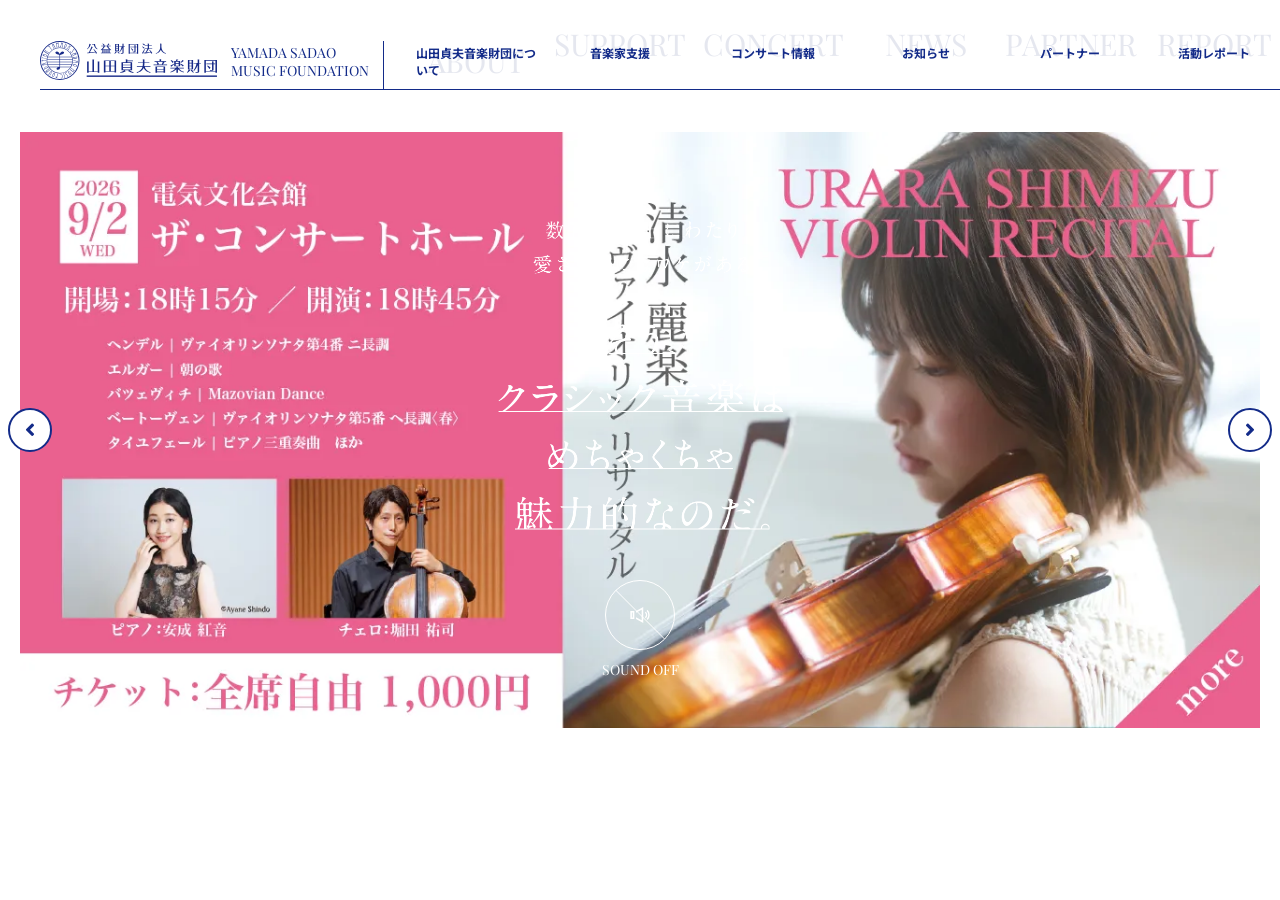
==== commit 8ef3f839: "キービジュアルのスライダー：左右矢印ボタンを追加、手動切替対応 CSSアニメーションからJS制御に変更し、is-activeクラスで表示切替。9秒自動送り＋クリック操作、ボタンは白背景ネイビー枠の円形" ====
--- a/index.html
+++ b/index.html
@@ -188,7 +188,7 @@
     <main class="l-contents">
       <div class="l-keyvisual slider">
         <a href="./concert.html">
-          <picture class="l-keyvisual__image slide_img">
+          <picture class="l-keyvisual__image slide_img is-active">
             <source srcset="assets/images/kv_solo_260902_pc.webp" media="(min-width:750px)">
             <img src="assets/images/kv_solo_260902_sp.webp" alt="" width="355" height="244">
           </picture>
@@ -197,6 +197,8 @@
             <img src="assets/images/kv_compe_14-260929_sp.jpg" alt="" width="355" height="244">
           </picture>
         </a>
+        <button type="button" class="l-keyvisual__nav l-keyvisual__nav--prev" aria-label="前のスライド"><i class="fas fa-angle-left"></i></button>
+        <button type="button" class="l-keyvisual__nav l-keyvisual__nav--next" aria-label="次のスライド"><i class="fas fa-angle-right"></i></button>
       </div>
       <!-- <div class="l-keyvisual">　スライドなし。単一表示。
         <a href="./concert.html">
@@ -601,8 +603,35 @@
   <script defer src="assets/js/vender/ofi.min.js"></script>
   
   <script defer src="assets/js/main.js"></script>
-  
+
   <script defer src="assets/js/top.js"></script>
+
+  <script>
+  (function() {
+    document.addEventListener('DOMContentLoaded', function() {
+      var slider = document.querySelector('.l-keyvisual.slider');
+      if (!slider) return;
+      var slides = slider.querySelectorAll('.slide_img');
+      var prev = slider.querySelector('.l-keyvisual__nav--prev');
+      var next = slider.querySelector('.l-keyvisual__nav--next');
+      if (slides.length < 2) return;
+      var current = 0;
+      var timer;
+      var duration = 9000;
+      function show(i) {
+        slides.forEach(function(s, idx) { s.classList.toggle('is-active', idx === i); });
+        current = i;
+      }
+      function goNext() { show((current + 1) % slides.length); }
+      function goPrev() { show((current - 1 + slides.length) % slides.length); }
+      function startAuto() { timer = setInterval(goNext, duration); }
+      function resetAuto() { clearInterval(timer); startAuto(); }
+      if (prev) prev.addEventListener('click', function(e) { e.preventDefault(); goPrev(); resetAuto(); });
+      if (next) next.addEventListener('click', function(e) { e.preventDefault(); goNext(); resetAuto(); });
+      startAuto();
+    });
+  })();
+  </script>
   
 <!-- リッチリザルト -->
 <script type="application/ld+json">
--- a/assets/css/main.css
+++ b/assets/css/main.css
@@ -712,31 +712,68 @@
 }
 
   .l-keyvisual.slider {
-    height: 680px;
     position   : relative;
+    box-sizing : border-box;
+    margin     : 0 auto;
+    padding    : 0 20px;
+    max-width  : 1366px;
+    height     : 680px;
     overflow   : hidden;
   }
   .l-keyvisual.slider .slide_img {
     display    : block;
     position   : absolute;
-    width      : inherit;
-    height     : inherit;
+    top        : 0;
+    right      : 20px;
+    bottom     : 0;
+    left       : 20px;
+    width      : auto;
+    height     : auto;
     opacity    : 0;
-    animation  : slideAnime 12s ease infinite;
-  }
-  .l-keyvisual.slider .slide_img:nth-of-type(1) {
-    animation-delay: 0s
-}
-  .l-keyvisual.slider .slide_img:nth-of-type(2) {
-    animation-delay: 6s
-}
-@keyframes slideAnime{
-   0% { opacity: 0 }
-   6% { opacity: 1 }
-  44% { opacity: 1 }
-  50% { opacity: 0 }
- 100% { opacity: 0 }
-}
+    transition : opacity 1.4s ease;
+  }
+  .l-keyvisual.slider .slide_img.is-active {
+    opacity: 1;
+  }
+  .l-keyvisual.slider .slide_img img {
+    -o-object-fit     : contain;
+       object-fit     : contain;
+    -o-object-position: center;
+       object-position: center;
+  }
+  .l-keyvisual__nav {
+    position       : absolute;
+    top            : 50%;
+    z-index        : 2;
+    display        : flex;
+    align-items    : center;
+    justify-content: center;
+    box-sizing     : border-box;
+    padding        : 0;
+    width          : 44px;
+    height         : 44px;
+    border         : 2px solid #132b89;
+    border-radius  : 50%;
+    background     : #fff;
+    color          : #132b89;
+    font-size      : 20px;
+    line-height    : 1;
+    cursor         : pointer;
+    transform      : translateY(-50%);
+    transition     : background 0.2s, color 0.2s;
+  }
+  .l-keyvisual__nav:hover,
+  .l-keyvisual__nav:focus {
+    background: #132b89;
+    color     : #fff;
+    outline   : none;
+  }
+  .l-keyvisual__nav--prev {
+    left: 8px;
+  }
+  .l-keyvisual__nav--next {
+    right: 8px;
+  }
 
 /* 概要       : 汎用セクション
  * 使用ページ : top
@@ -3446,6 +3483,9 @@
     padding-left: 40px;
     /* height: 638px; */
   }
+  .l-keyvisual.slider .l-keyvisual__image{
+    padding-left: 0;
+  }
   .l-keyvisual__copy{
     bottom: -40px;
     padding: 70px;
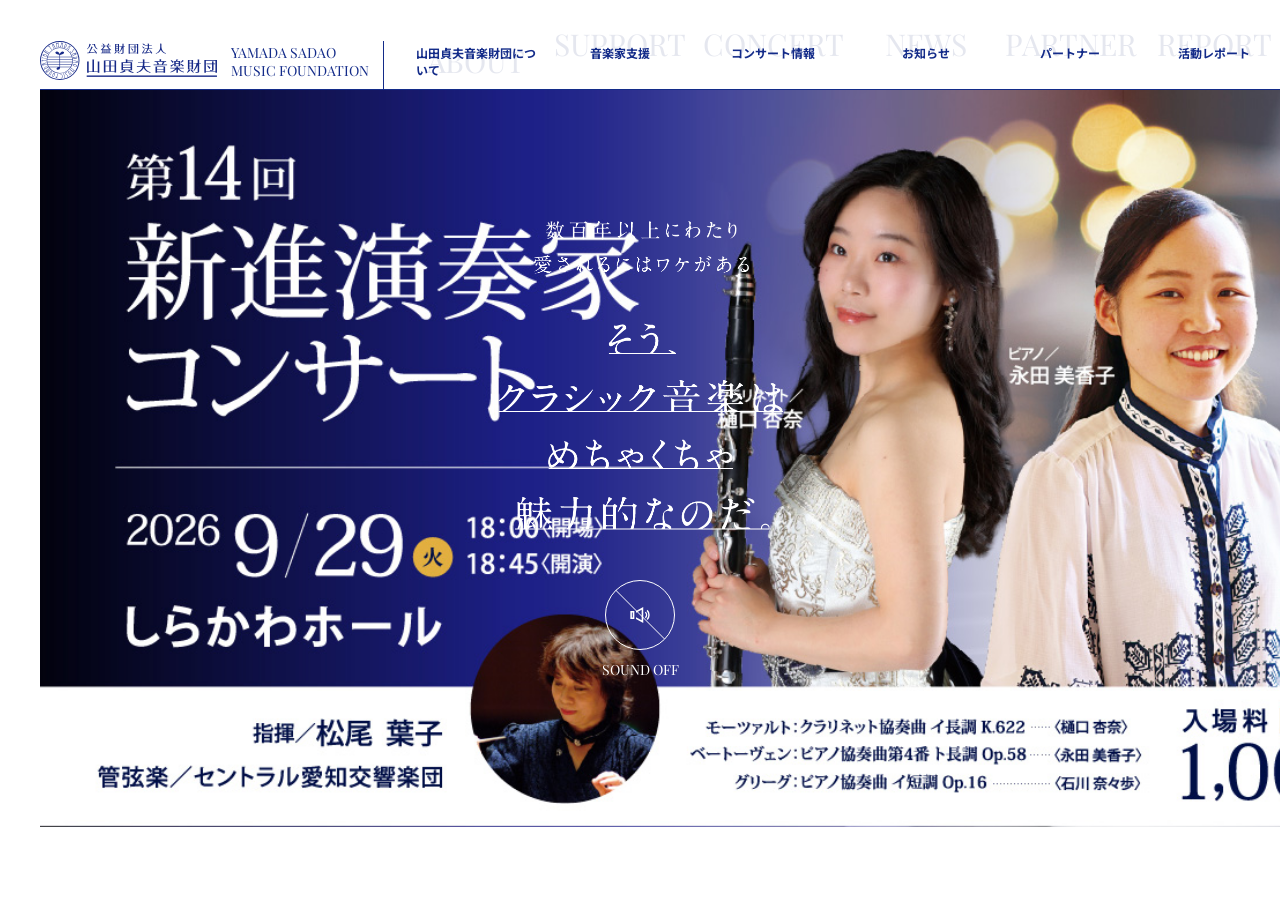
==== commit d7922a28: "ソロコンサート下げ対応：9/2清水麗楽ヴァイオリンリサイタルをアーカイブへ移動 - index.html：キービジュアルを2枚スライダーから9/29コンサート単一表示に切替、コンサート情報一覧の9/2" ====
--- a/index.html
+++ b/index.html
@@ -186,12 +186,14 @@
   </header>
     <!-- /.l-header -->
     <main class="l-contents">
-      <div class="l-keyvisual slider">
-        <a href="./concert.html">
+      <!-- <div class="l-keyvisual slider">　スライドあり。コンサート案内。
+        <a href="./concert.html#251201_tsukasa-shimura">
           <picture class="l-keyvisual__image slide_img is-active">
             <source srcset="assets/images/kv_solo_260902_pc.webp" media="(min-width:750px)">
             <img src="assets/images/kv_solo_260902_sp.webp" alt="" width="355" height="244">
           </picture>
+        </a>
+        <a href="./concert.html#competition_14-260929">
           <picture class="l-keyvisual__image slide_img">
             <source srcset="assets/images/kv_compe_14-260929_pc.jpg" media="(min-width:750px)">
             <img src="assets/images/kv_compe_14-260929_sp.jpg" alt="" width="355" height="244">
@@ -199,15 +201,15 @@
         </a>
         <button type="button" class="l-keyvisual__nav l-keyvisual__nav--prev" aria-label="前のスライド"><i class="fas fa-angle-left"></i></button>
         <button type="button" class="l-keyvisual__nav l-keyvisual__nav--next" aria-label="次のスライド"><i class="fas fa-angle-right"></i></button>
-      </div>
-      <!-- <div class="l-keyvisual">　スライドなし。単一表示。
-        <a href="./concert.html">
+      </div> -->
+      <div class="l-keyvisual">
+        <a href="./concert.html#competition_14-260929">
           <picture class="l-keyvisual__image slide_img">
-            <source srcset="assets/images/kv_solo_260902_pc.webp" media="(min-width:750px)">
-            <img src="assets/images/kv_solo_260902_sp.webp" alt="" width="355" height="244">
+            <source srcset="assets/images/kv_compe_14-260929_pc.jpg" media="(min-width:750px)">
+            <img src="assets/images/kv_compe_14-260929_sp.jpg" alt="" width="355" height="244">
           </picture>
         </a>
-      </div> -->
+      </div>
 
       <!-- <div class="l-keyvisual"> default案内。
         <picture class="l-keyvisual__image">
@@ -295,16 +297,16 @@
             </h2>
             <ul class="c-list-news">
               <li class="c-list-news__item" data-trigger>
-                <time datetime="">2026.09.02(水)開催</time>
-                <p><span class="onsale">チケット発売中</span>清水麗楽 ヴァイオリンリサイタル</p>
-              </li>
-              <li class="c-list-news__item" data-trigger>
                 <time datetime="">2026.09.29(火)開催</time>
                 <p><span class="onsale">チケット発売中</span>第14回 新進演奏家コンサート</p>
               </li>
               <li class="c-list-news__item" data-trigger>
                 <time datetime="">2026.12.04(金)開催</time>
                 <p><span class="held">チケット発売前</span>第8回 新進指揮者コンサート</p>
+              </li>
+              <li class="c-list-news__item" data-trigger>
+                <time datetime="">2026.09.02(水)開催</time>
+                <p><span class="held">開催済</span>清水麗楽 ヴァイオリンリサイタル</p>
               </li>
 
 <!--            <ul class="c-list-news">
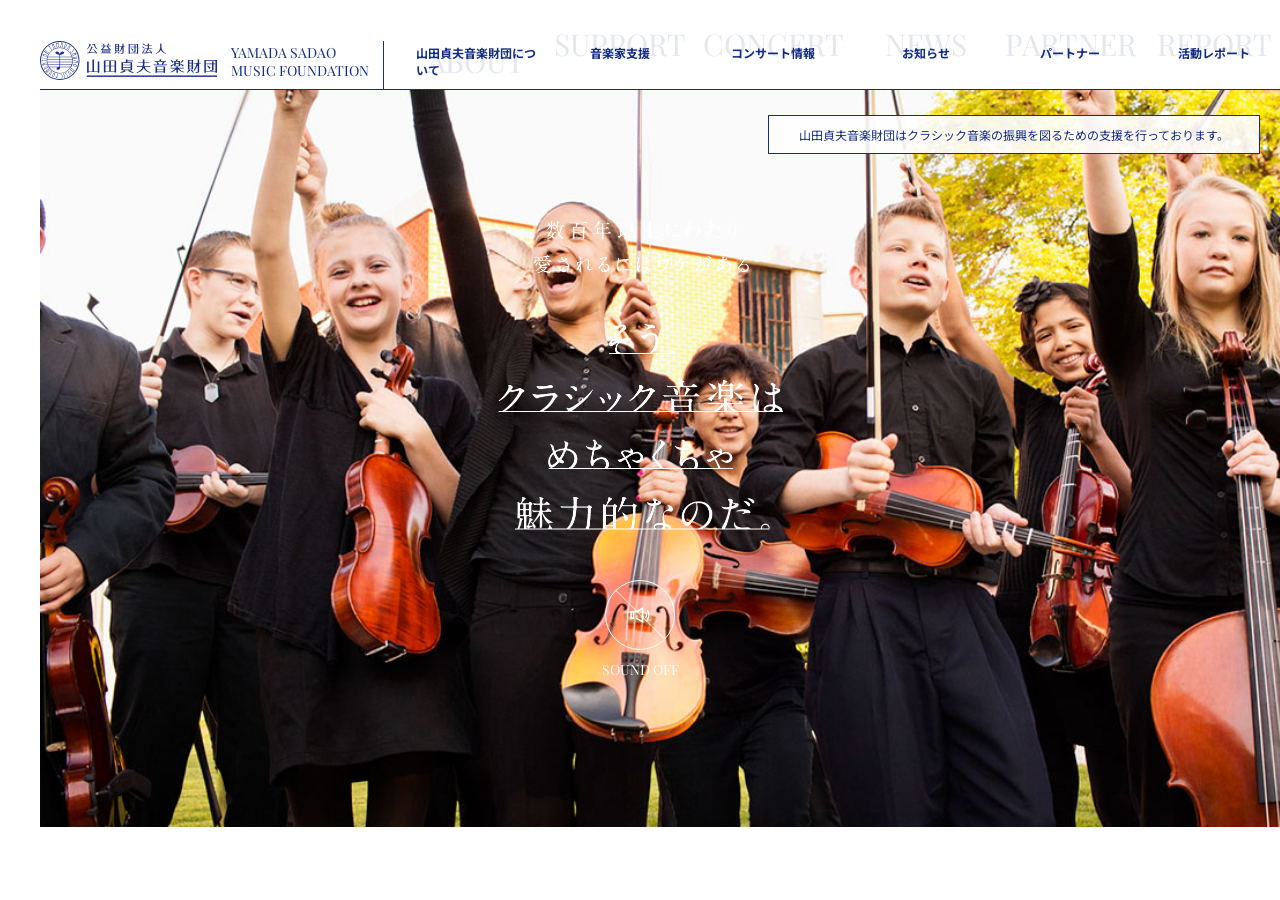
==== commit c823d46a: "新進演奏家コンサート下げ対応：9/29第14回新進演奏家コンサートをアーカイブへ移動 - index.html：キービジュアルを9/29コンサート単一表示からデフォルト案内へ切替、コンサート情報一覧の" ====
--- a/index.html
+++ b/index.html
@@ -202,16 +202,16 @@
         <button type="button" class="l-keyvisual__nav l-keyvisual__nav--prev" aria-label="前のスライド"><i class="fas fa-angle-left"></i></button>
         <button type="button" class="l-keyvisual__nav l-keyvisual__nav--next" aria-label="次のスライド"><i class="fas fa-angle-right"></i></button>
       </div> -->
-      <div class="l-keyvisual">
+      <!-- <div class="l-keyvisual">
         <a href="./concert.html#competition_14-260929">
           <picture class="l-keyvisual__image slide_img">
             <source srcset="assets/images/kv_compe_14-260929_pc.jpg" media="(min-width:750px)">
             <img src="assets/images/kv_compe_14-260929_sp.jpg" alt="" width="355" height="244">
           </picture>
         </a>
-      </div>
-
-      <!-- <div class="l-keyvisual"> default案内。
+      </div> -->
+
+      <div class="l-keyvisual"><!-- default案内。 -->
         <picture class="l-keyvisual__image">
           <source srcset="assets/images/kv-home_pc.jpg" media="(min-width:750px)">
           <img src="assets/images/kv-home_sp.jpg" alt="" width="355" height="244">
@@ -223,7 +223,7 @@
         </picture>
         <p class="l-keyvisual__notice">
           山田貞夫音楽財団はクラシック音楽の<br class="u-only-sp">振興を図るための支援を行っております。</p>
-      </div> -->
+      </div>
 
 <!--         <section class="l-home l-home-concept">
      <div class="l-home-concept__inner">
@@ -297,16 +297,16 @@
             </h2>
             <ul class="c-list-news">
               <li class="c-list-news__item" data-trigger>
-                <time datetime="">2026.09.29(火)開催</time>
-                <p><span class="onsale">チケット発売中</span>第14回 新進演奏家コンサート</p>
-              </li>
-              <li class="c-list-news__item" data-trigger>
                 <time datetime="">2026.12.04(金)開催</time>
                 <p><span class="held">チケット発売前</span>第8回 新進指揮者コンサート</p>
               </li>
               <li class="c-list-news__item" data-trigger>
                 <time datetime="">2026.09.02(水)開催</time>
                 <p><span class="held">開催済</span>清水麗楽 ヴァイオリンリサイタル</p>
+              </li>
+              <li class="c-list-news__item" data-trigger>
+                <time datetime="">2026.09.29(火)開催</time>
+                <p><span class="held">開催済</span>第14回 新進演奏家コンサート</p>
               </li>
 
 <!--            <ul class="c-list-news">
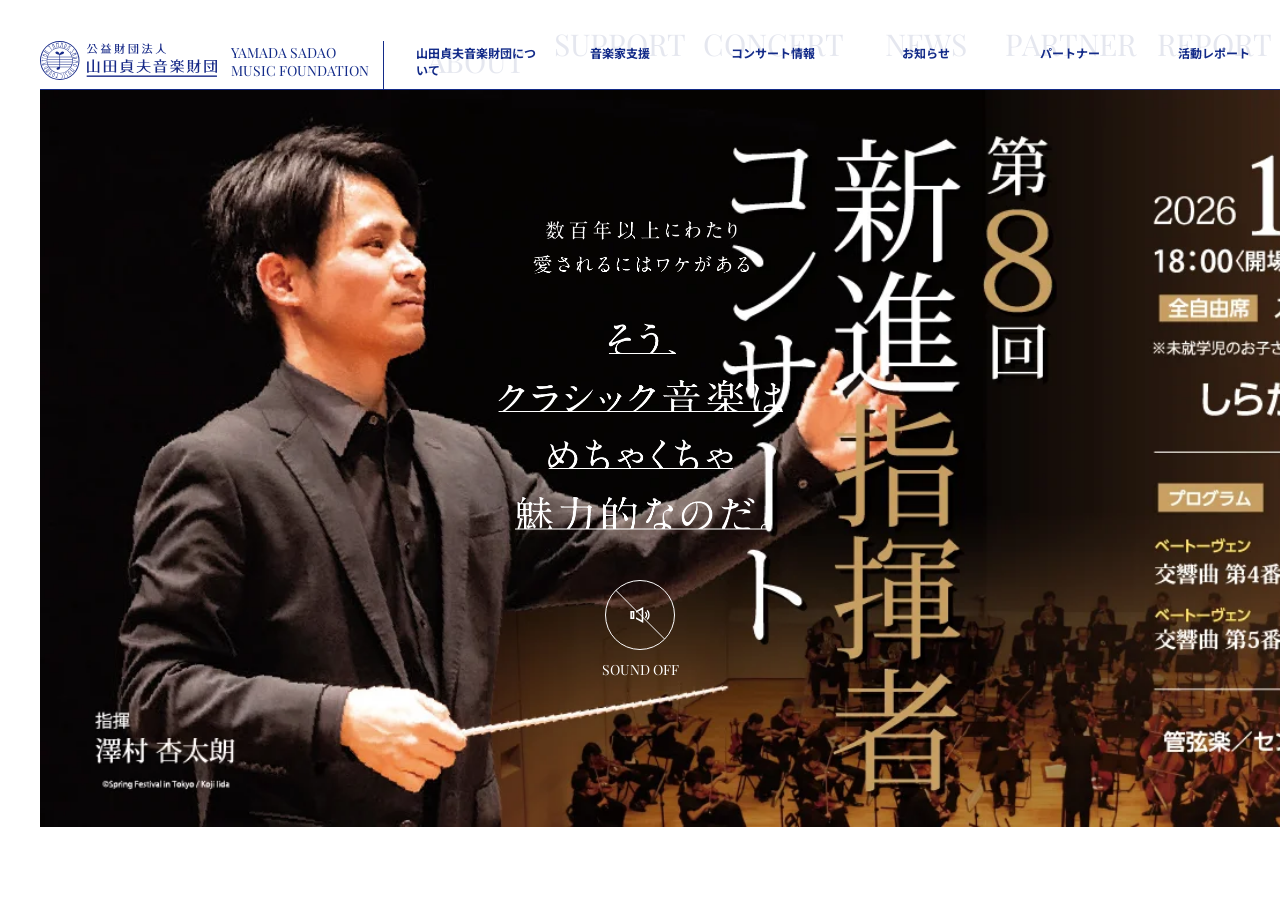
==== commit 99ee84c0: "第8回新進指揮者コンサート：チラシ到着に伴いコンサートページとトップページKVを更新 Co-Authored-By: Claude Opus 4.7 (1M context) <noreply@ant" ====
--- a/index.html
+++ b/index.html
@@ -202,16 +202,17 @@
         <button type="button" class="l-keyvisual__nav l-keyvisual__nav--prev" aria-label="前のスライド"><i class="fas fa-angle-left"></i></button>
         <button type="button" class="l-keyvisual__nav l-keyvisual__nav--next" aria-label="次のスライド"><i class="fas fa-angle-right"></i></button>
       </div> -->
-      <!-- <div class="l-keyvisual">
-        <a href="./concert.html#competition_14-260929">
+
+      <div class="l-keyvisual"><!-- スライドなし。コンサート案内。 -->
+        <a href="./concert.html#audition_08-261204">
           <picture class="l-keyvisual__image slide_img">
-            <source srcset="assets/images/kv_compe_14-260929_pc.jpg" media="(min-width:750px)">
-            <img src="assets/images/kv_compe_14-260929_sp.jpg" alt="" width="355" height="244">
+            <source srcset="assets/images/kv_audition_08-261204_pc.webp" media="(min-width:750px)">
+            <img src="assets/images/kv_audition_08-261204_sp.webp" alt="第8回 新進指揮者コンサート" width="355" height="244">
           </picture>
         </a>
-      </div> -->
-
-      <div class="l-keyvisual"><!-- default案内。 -->
+      </div>
+
+      <!-- <div class="l-keyvisual">　default案内。
         <picture class="l-keyvisual__image">
           <source srcset="assets/images/kv-home_pc.jpg" media="(min-width:750px)">
           <img src="assets/images/kv-home_sp.jpg" alt="" width="355" height="244">
@@ -223,7 +224,7 @@
         </picture>
         <p class="l-keyvisual__notice">
           山田貞夫音楽財団はクラシック音楽の<br class="u-only-sp">振興を図るための支援を行っております。</p>
-      </div>
+      </div> -->
 
 <!--         <section class="l-home l-home-concept">
      <div class="l-home-concept__inner">
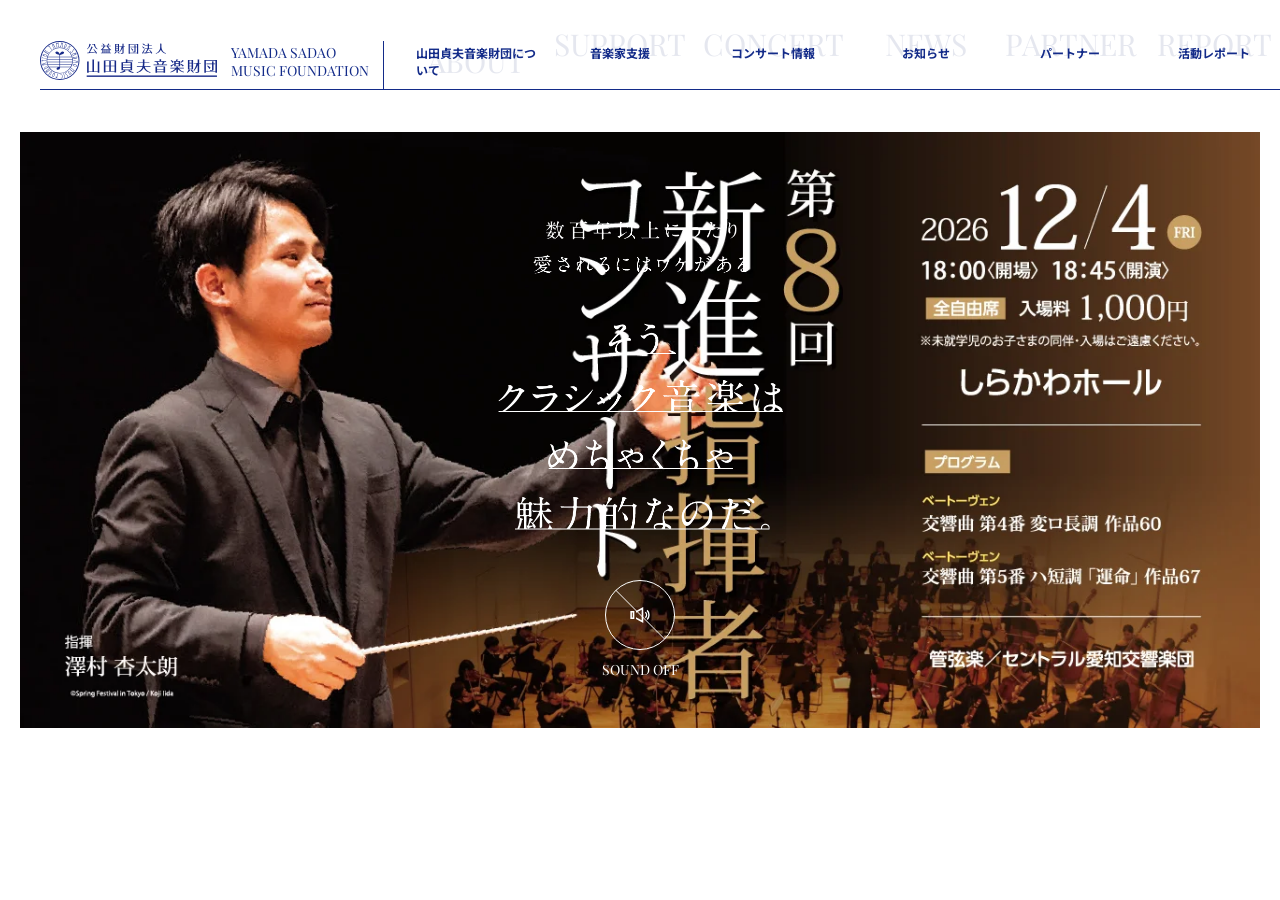
==== commit db7ca6e0: "第8回新進指揮者コンサート：トップページKVを全画面表示されるスライダー枠に変更（左余白と右側切れの解消） Co-Authored-By: Claude Opus 4.7 (1M context) <" ====
--- a/index.html
+++ b/index.html
@@ -203,9 +203,9 @@
         <button type="button" class="l-keyvisual__nav l-keyvisual__nav--next" aria-label="次のスライド"><i class="fas fa-angle-right"></i></button>
       </div> -->
 
-      <div class="l-keyvisual"><!-- スライドなし。コンサート案内。 -->
+      <div class="l-keyvisual slider"><!-- スライドなし。コンサート案内。 -->
         <a href="./concert.html#audition_08-261204">
-          <picture class="l-keyvisual__image slide_img">
+          <picture class="l-keyvisual__image slide_img is-active">
             <source srcset="assets/images/kv_audition_08-261204_pc.webp" media="(min-width:750px)">
             <img src="assets/images/kv_audition_08-261204_sp.webp" alt="第8回 新進指揮者コンサート" width="355" height="244">
           </picture>
